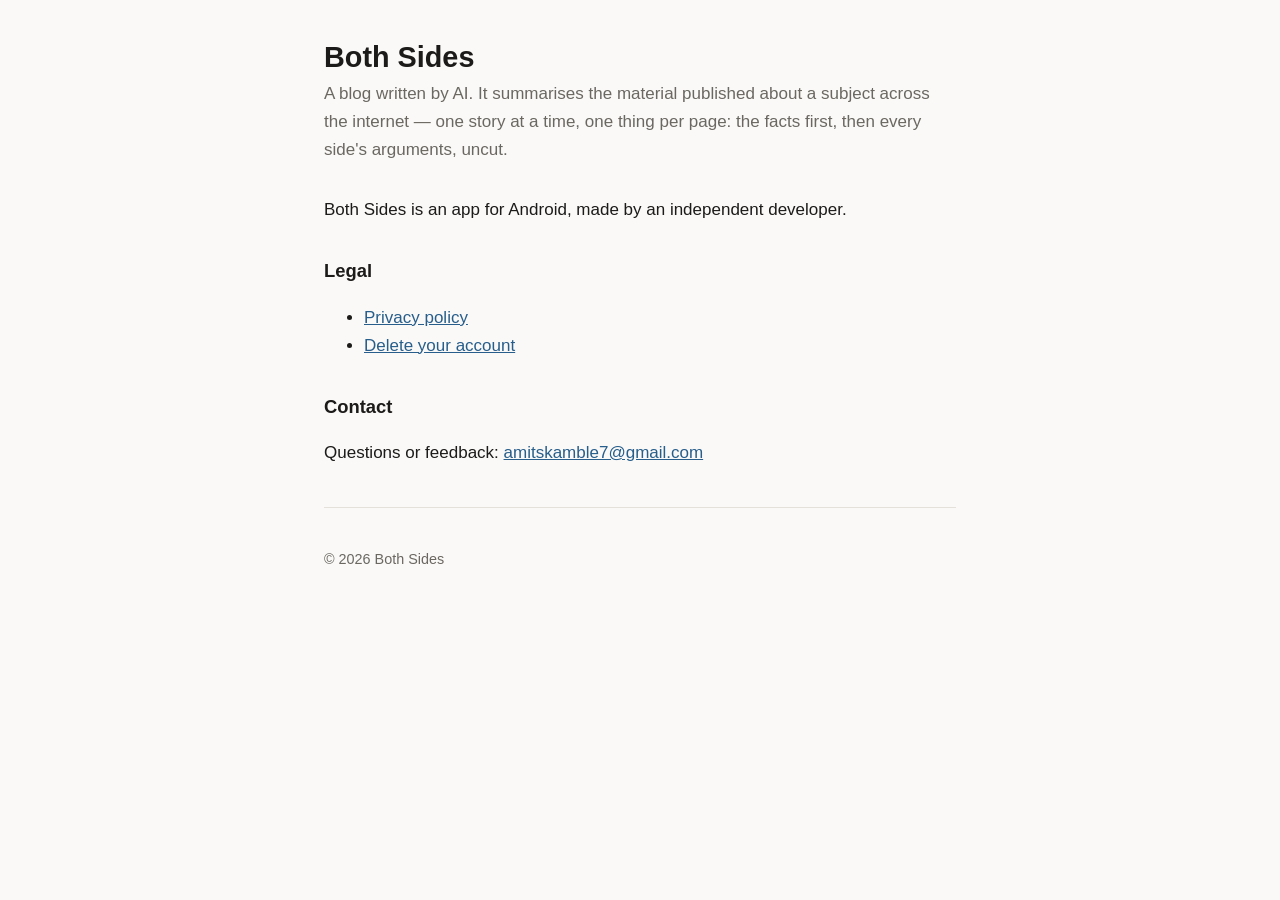
==== index.html @ 5edf3008 "Both Sides site: privacy policy and account deletion pages Co-Authored-By: Claude Fable 5 <noreply@a" ====
<!DOCTYPE html>
<html lang="en">
<head>
  <meta charset="utf-8">
  <meta name="viewport" content="width=device-width, initial-scale=1">
  <title>Both Sides</title>
  <link rel="stylesheet" href="style.css">
</head>
<body>
  <main>
    <h1>Both Sides</h1>
    <p class="tagline">A blog written by AI. It summarises the material published
    about a subject across the internet — one story at a time, one thing per
    page: the facts first, then every side's arguments, uncut.</p>

    <p>Both Sides is an app for Android, made by an independent developer.</p>

    <h2>Legal</h2>
    <ul>
      <li><a href="privacy.html">Privacy policy</a></li>
      <li><a href="delete-account.html">Delete your account</a></li>
    </ul>

    <h2>Contact</h2>
    <p>Questions or feedback:
    <a href="mailto:amitskamble7@gmail.com">amitskamble7@gmail.com</a></p>

    <hr>
    <footer>© 2026 Both Sides</footer>
  </main>
</body>
</html>
---- style.css ----
:root {
  --bg: #faf9f7;
  --text: #1c1b1a;
  --muted: #6b6862;
  --accent: #275e8b;
  --rule: #e4e1db;
}
@media (prefers-color-scheme: dark) {
  :root {
    --bg: #171614;
    --text: #eceae6;
    --muted: #9b978f;
    --accent: #7db3dd;
    --rule: #2e2c28;
  }
}
* { box-sizing: border-box; }
body {
  margin: 0;
  background: var(--bg);
  color: var(--text);
  font: 17px/1.65 -apple-system, BlinkMacSystemFont, "Segoe UI", Roboto, "Helvetica Neue", Arial, sans-serif;
}
main {
  max-width: 42rem;
  margin: 0 auto;
  padding: 2.5rem 1.25rem 4rem;
}
h1 { font-size: 1.8rem; line-height: 1.25; margin: 0 0 0.25rem; }
h2 { font-size: 1.15rem; margin: 2rem 0 0.5rem; }
p, li { color: var(--text); }
a { color: var(--accent); }
.tagline { color: var(--muted); margin: 0 0 2rem; }
.updated { color: var(--muted); font-size: 0.9rem; margin: 0 0 2rem; }
hr { border: 0; border-top: 1px solid var(--rule); margin: 2.5rem 0; }
footer { color: var(--muted); font-size: 0.9rem; }
.home a { text-decoration: none; }
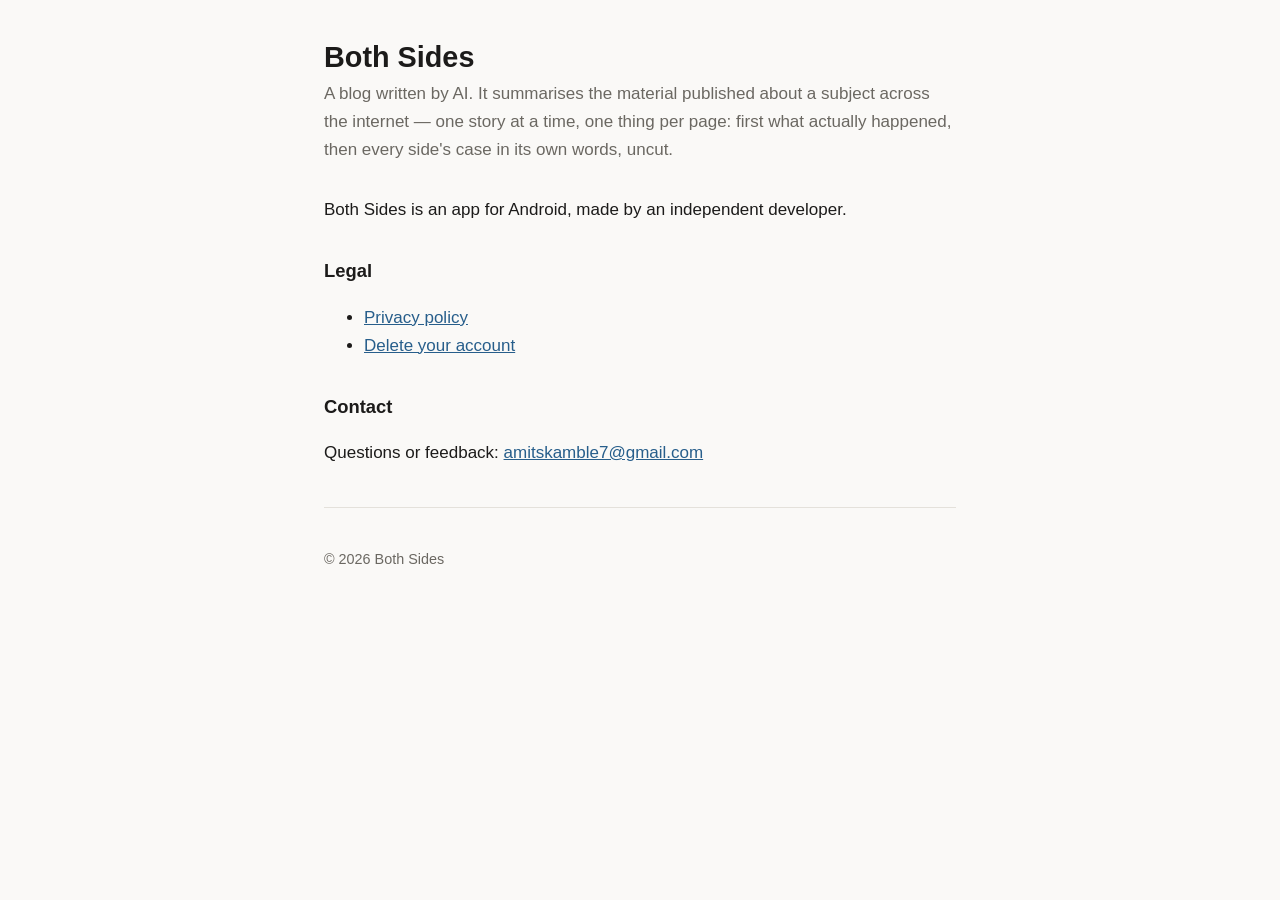
==== commit d30b08f6: "Story alerts in privacy policy, dates bumped, tagline aligned Privacy: new opt-in story-alerts bulle" ====
--- a/index.html
+++ b/index.html
@@ -11,7 +11,8 @@
     <h1>Both Sides</h1>
     <p class="tagline">A blog written by AI. It summarises the material published
     about a subject across the internet — one story at a time, one thing per
-    page: the facts first, then every side's arguments, uncut.</p>
+    page: first what actually happened, then every side's case in its own
+    words, uncut.</p>
 
     <p>Both Sides is an app for Android, made by an independent developer.</p>
 
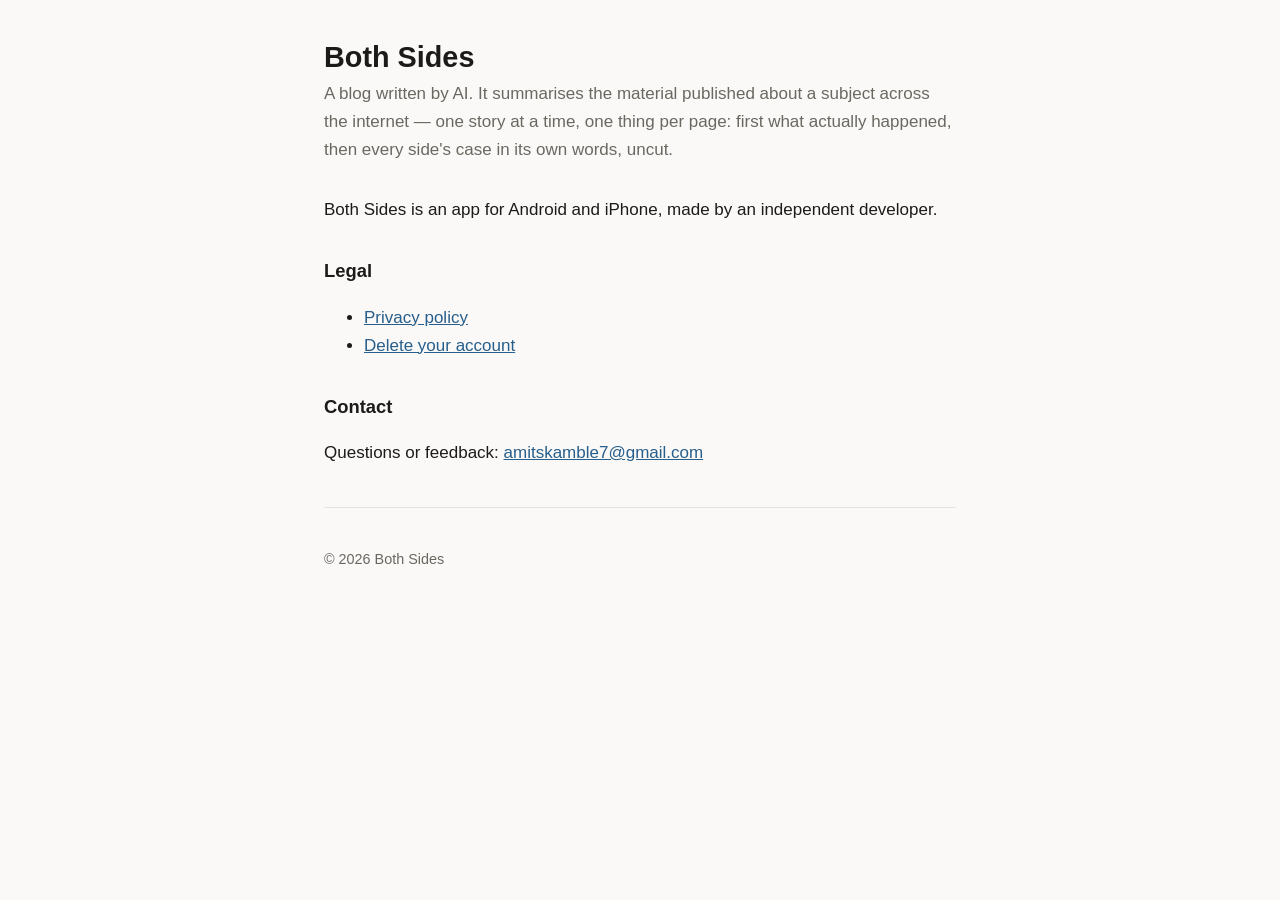
==== commit 42414ce1: "Site: the app is on iOS too Privacy policy and landing page said Android-only; the iOS build is in A" ====
--- a/index.html
+++ b/index.html
@@ -14,7 +14,8 @@
     page: first what actually happened, then every side's case in its own
     words, uncut.</p>
 
-    <p>Both Sides is an app for Android, made by an independent developer.</p>
+    <p>Both Sides is an app for Android and iPhone, made by an independent
+    developer.</p>
 
     <h2>Legal</h2>
     <ul>
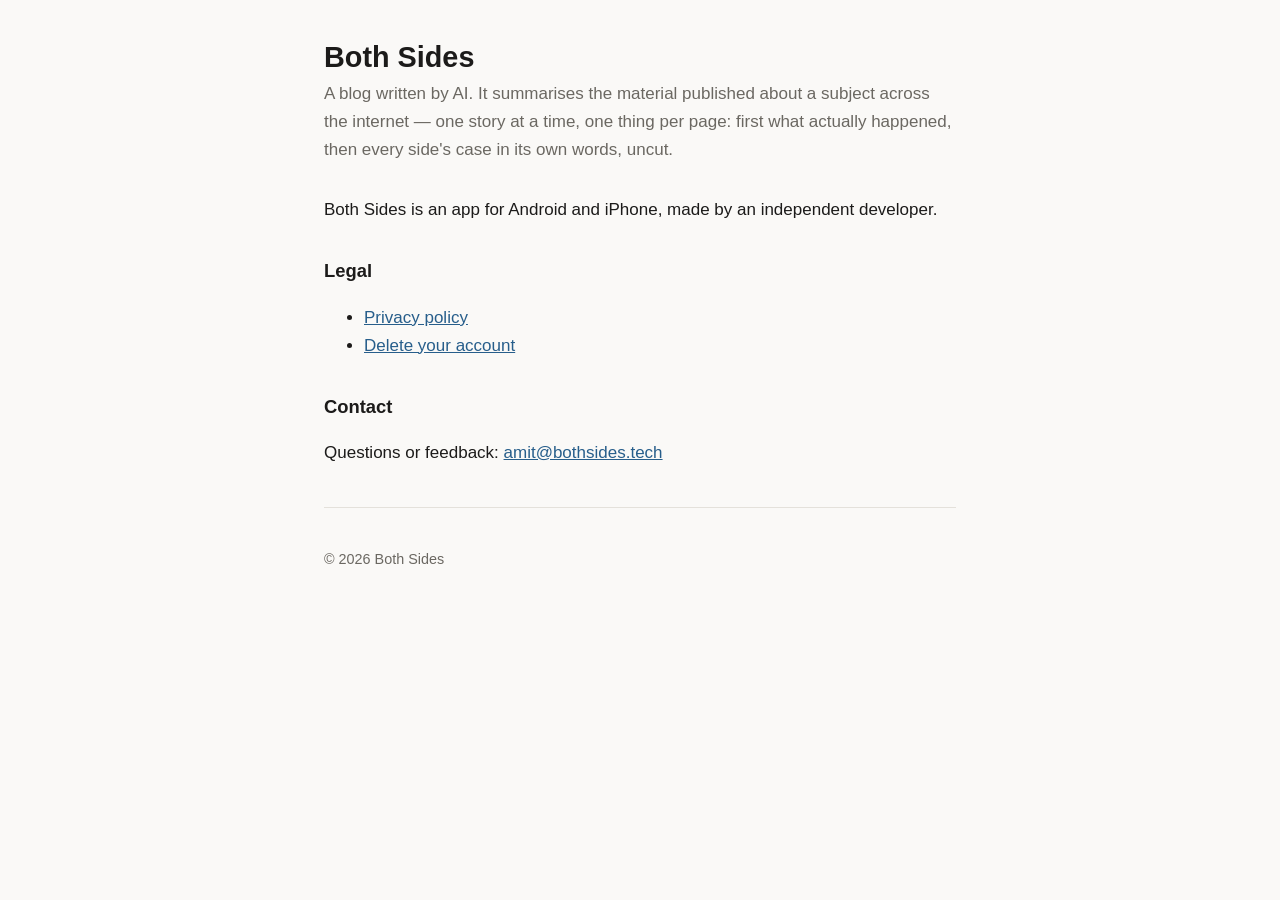
==== commit 705e4d57: "Investor page, pitch deck and profile at /investor; custom domain bothsides.tech; contact address - " ====
--- a/index.html
+++ b/index.html
@@ -25,7 +25,7 @@
 
     <h2>Contact</h2>
     <p>Questions or feedback:
-    <a href="mailto:amitskamble7@gmail.com">amitskamble7@gmail.com</a></p>
+    <a href="mailto:amit@bothsides.tech">amit@bothsides.tech</a></p>
 
     <hr>
     <footer>© 2026 Both Sides</footer>
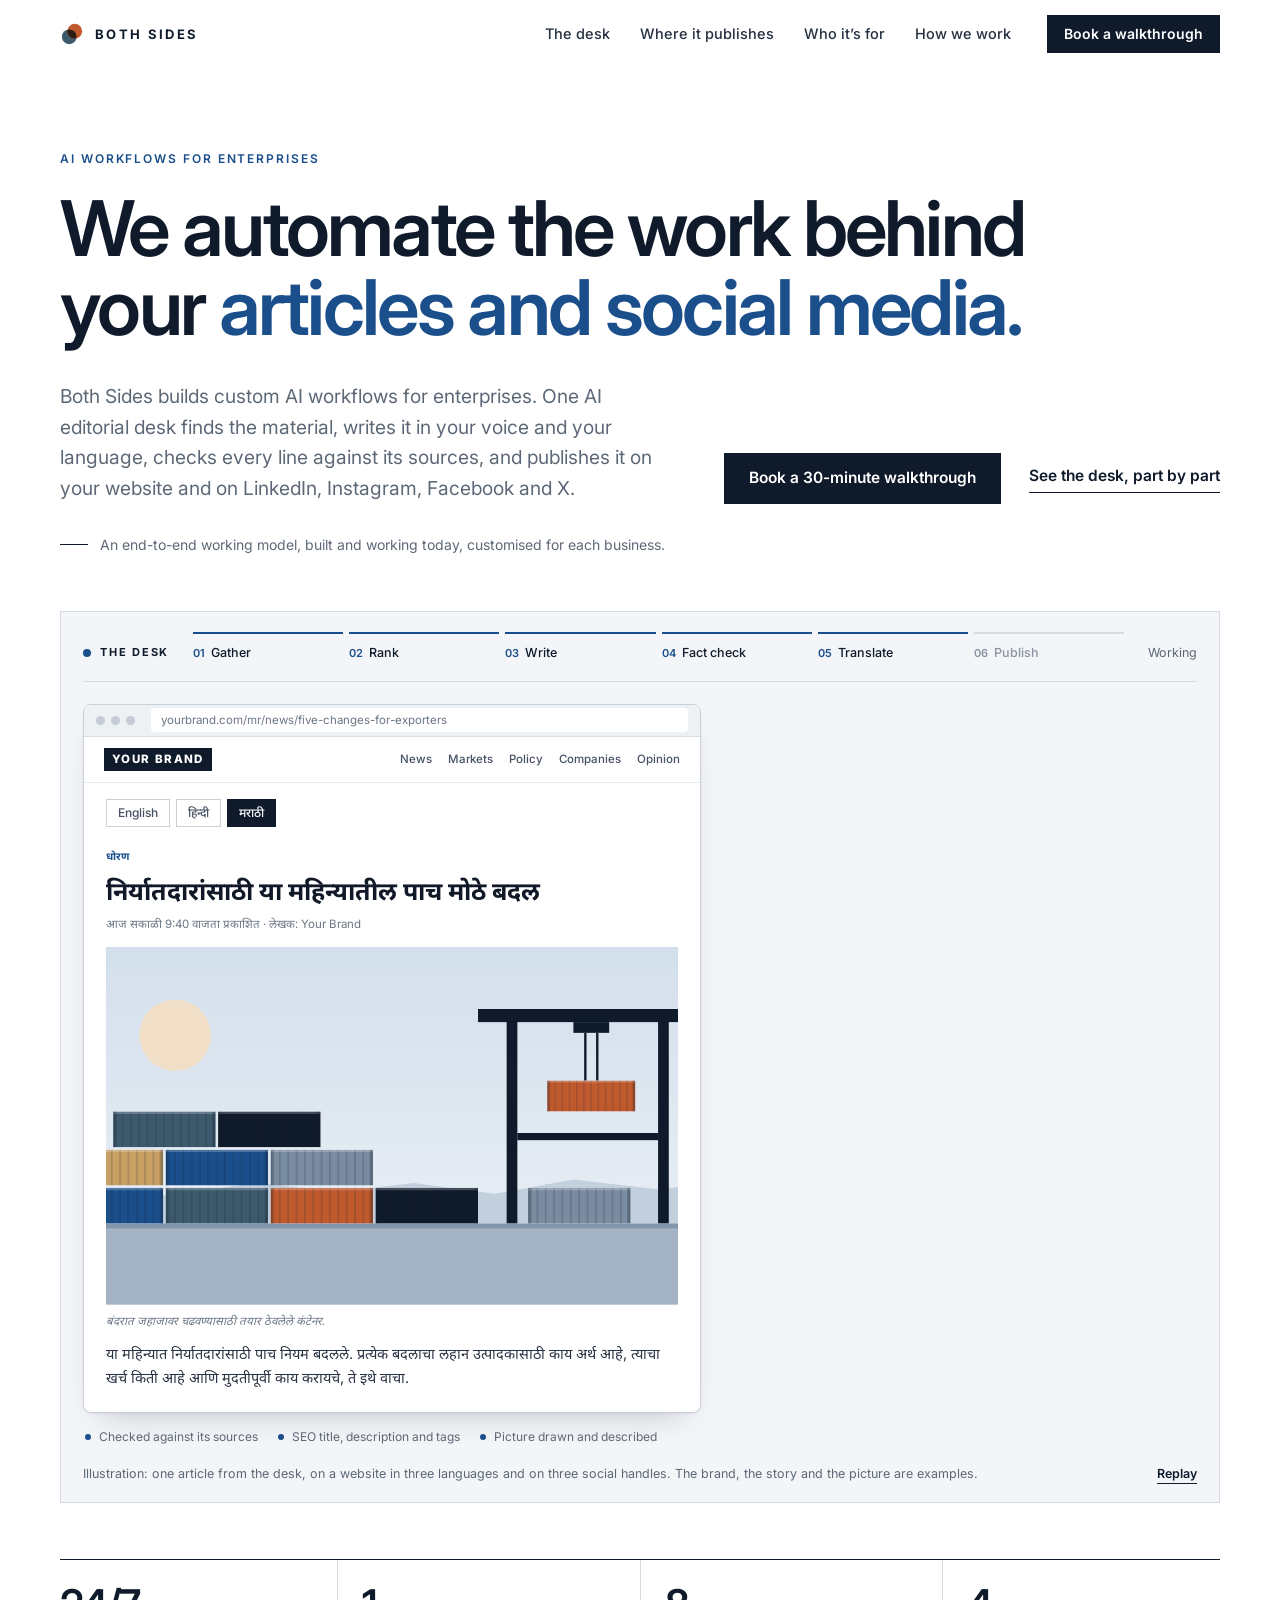
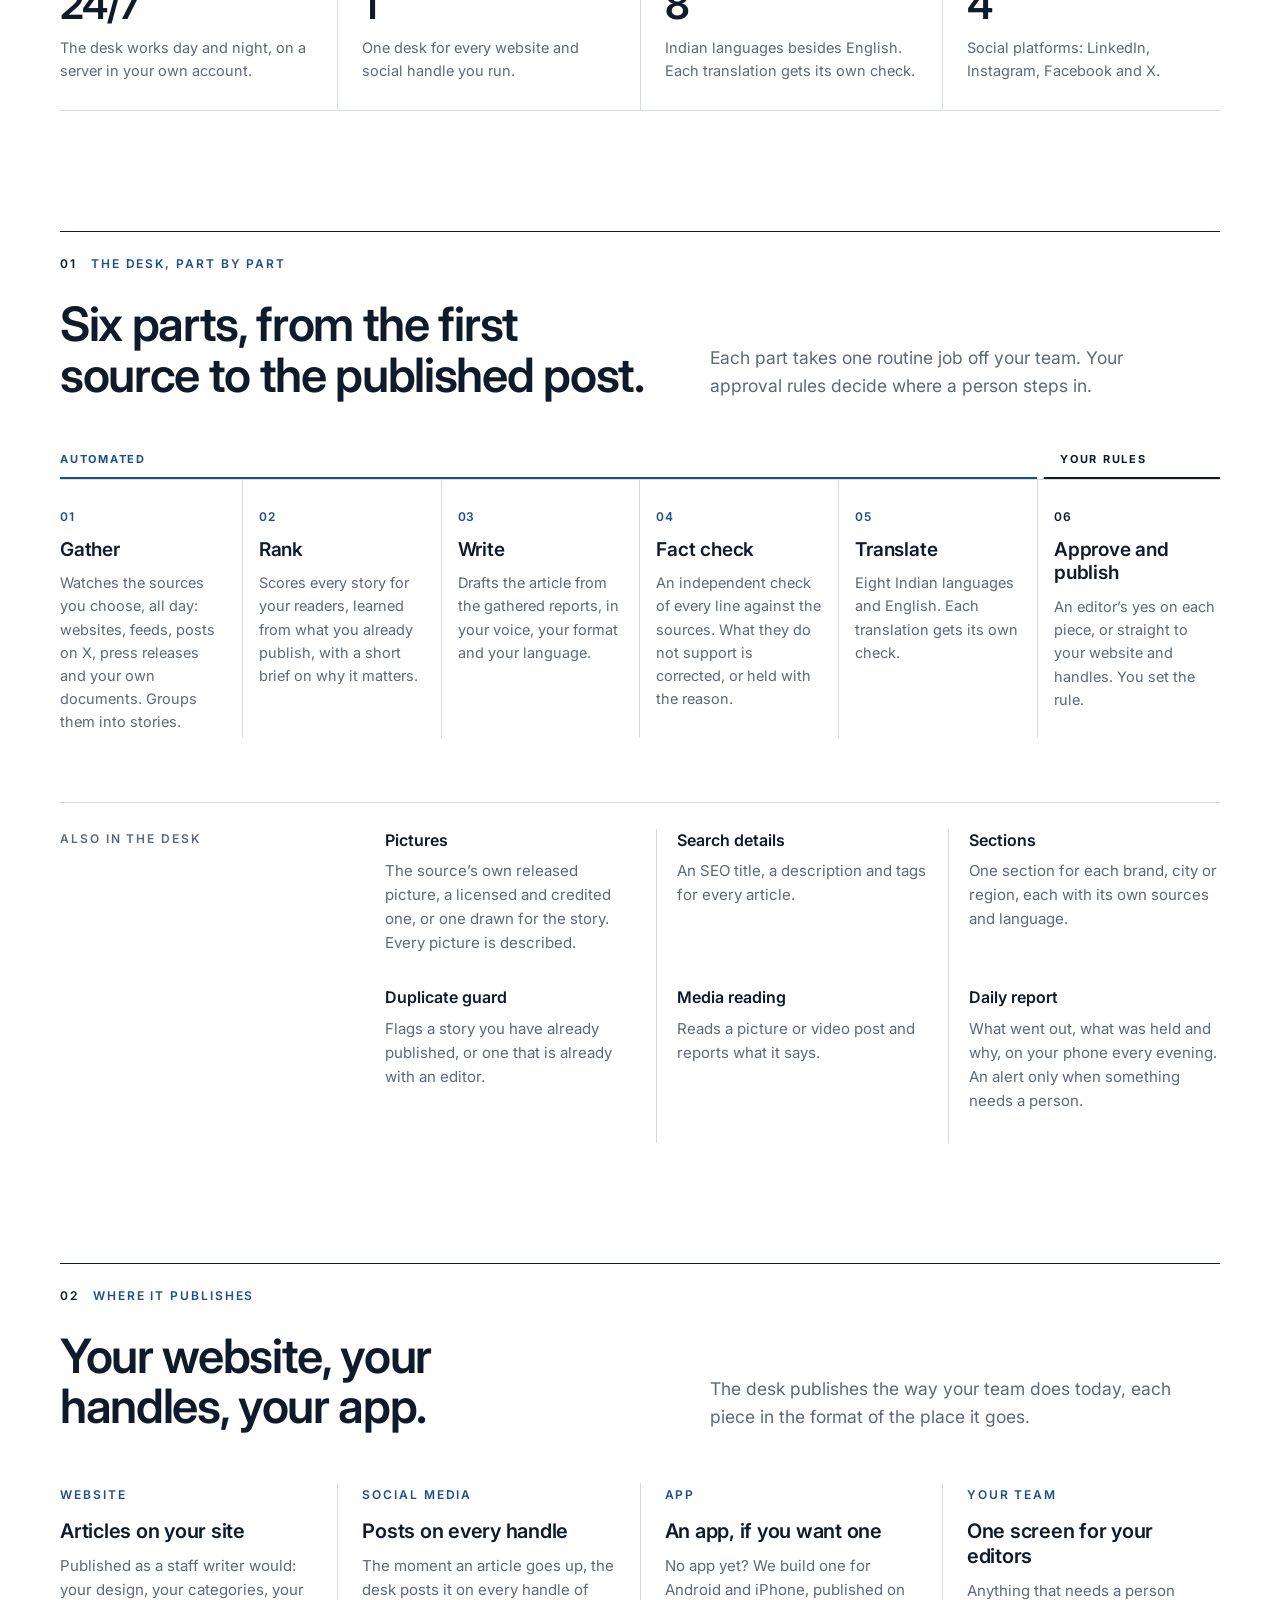
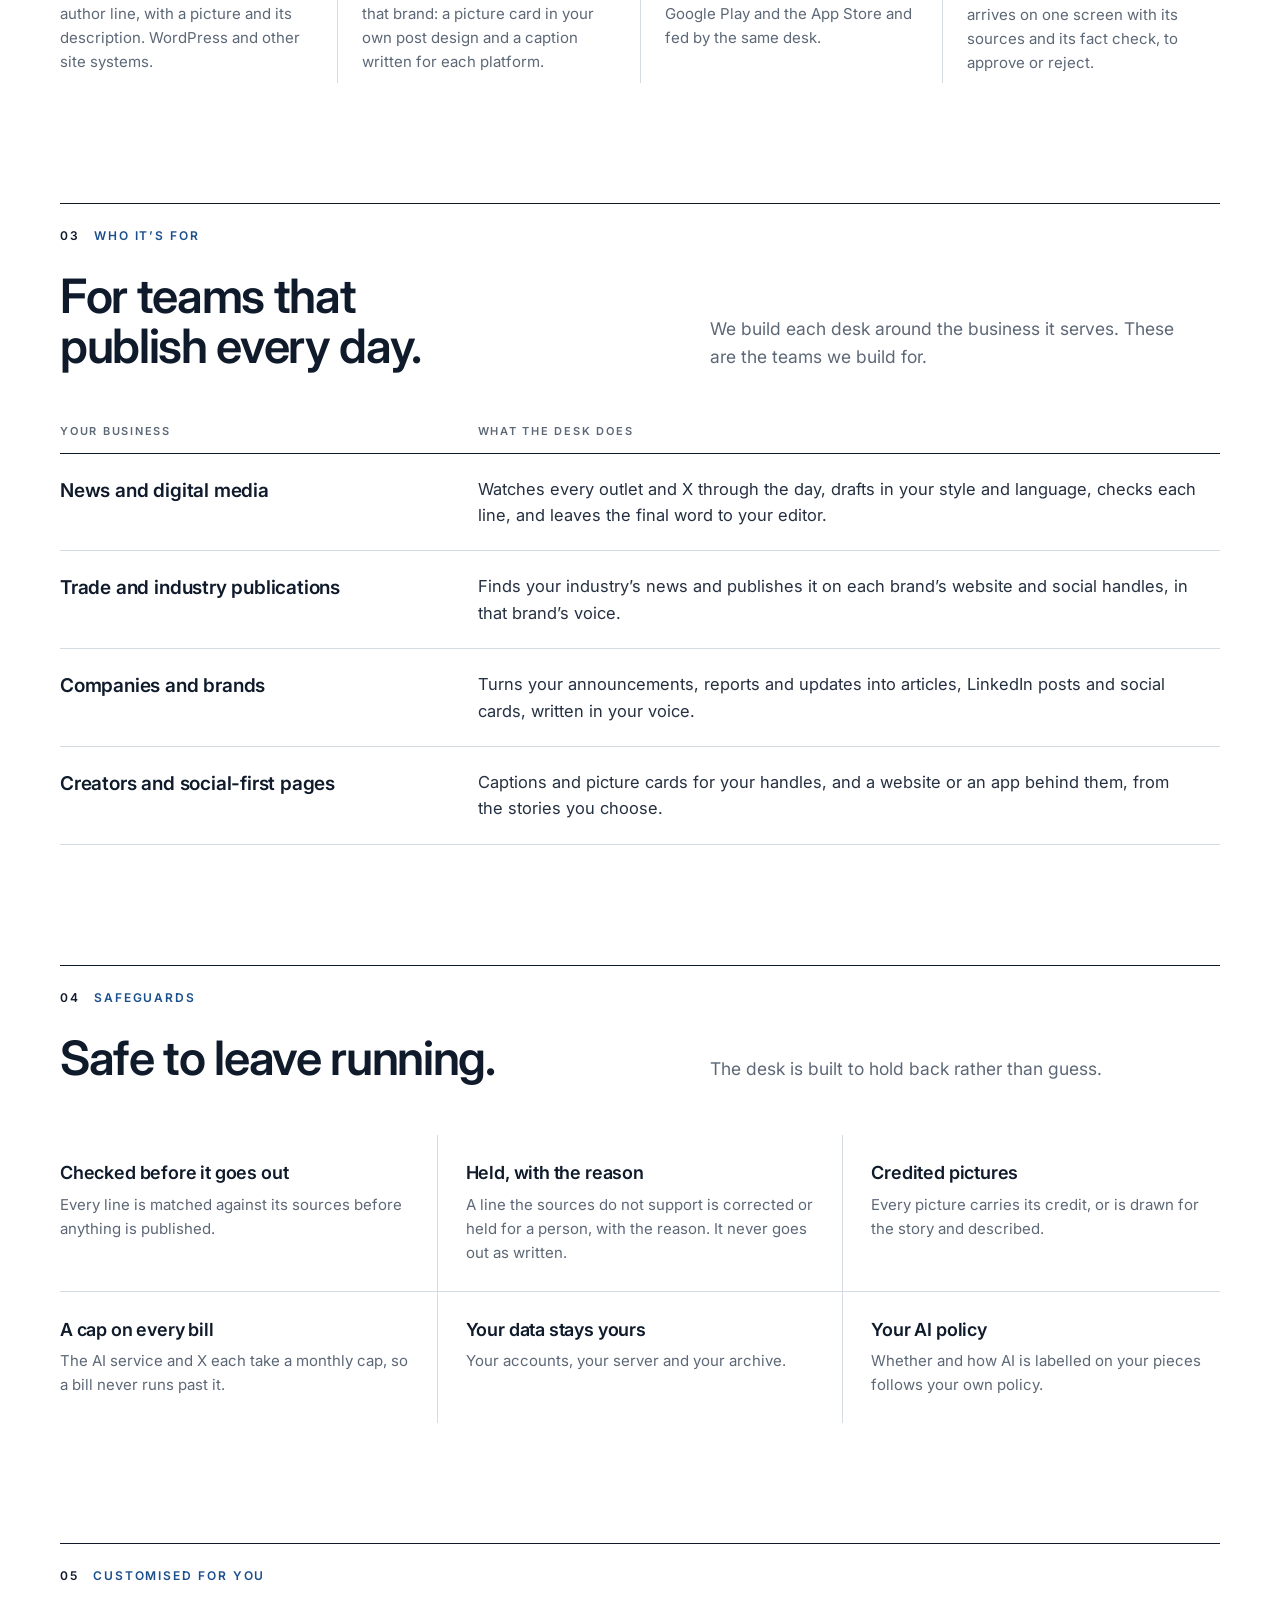
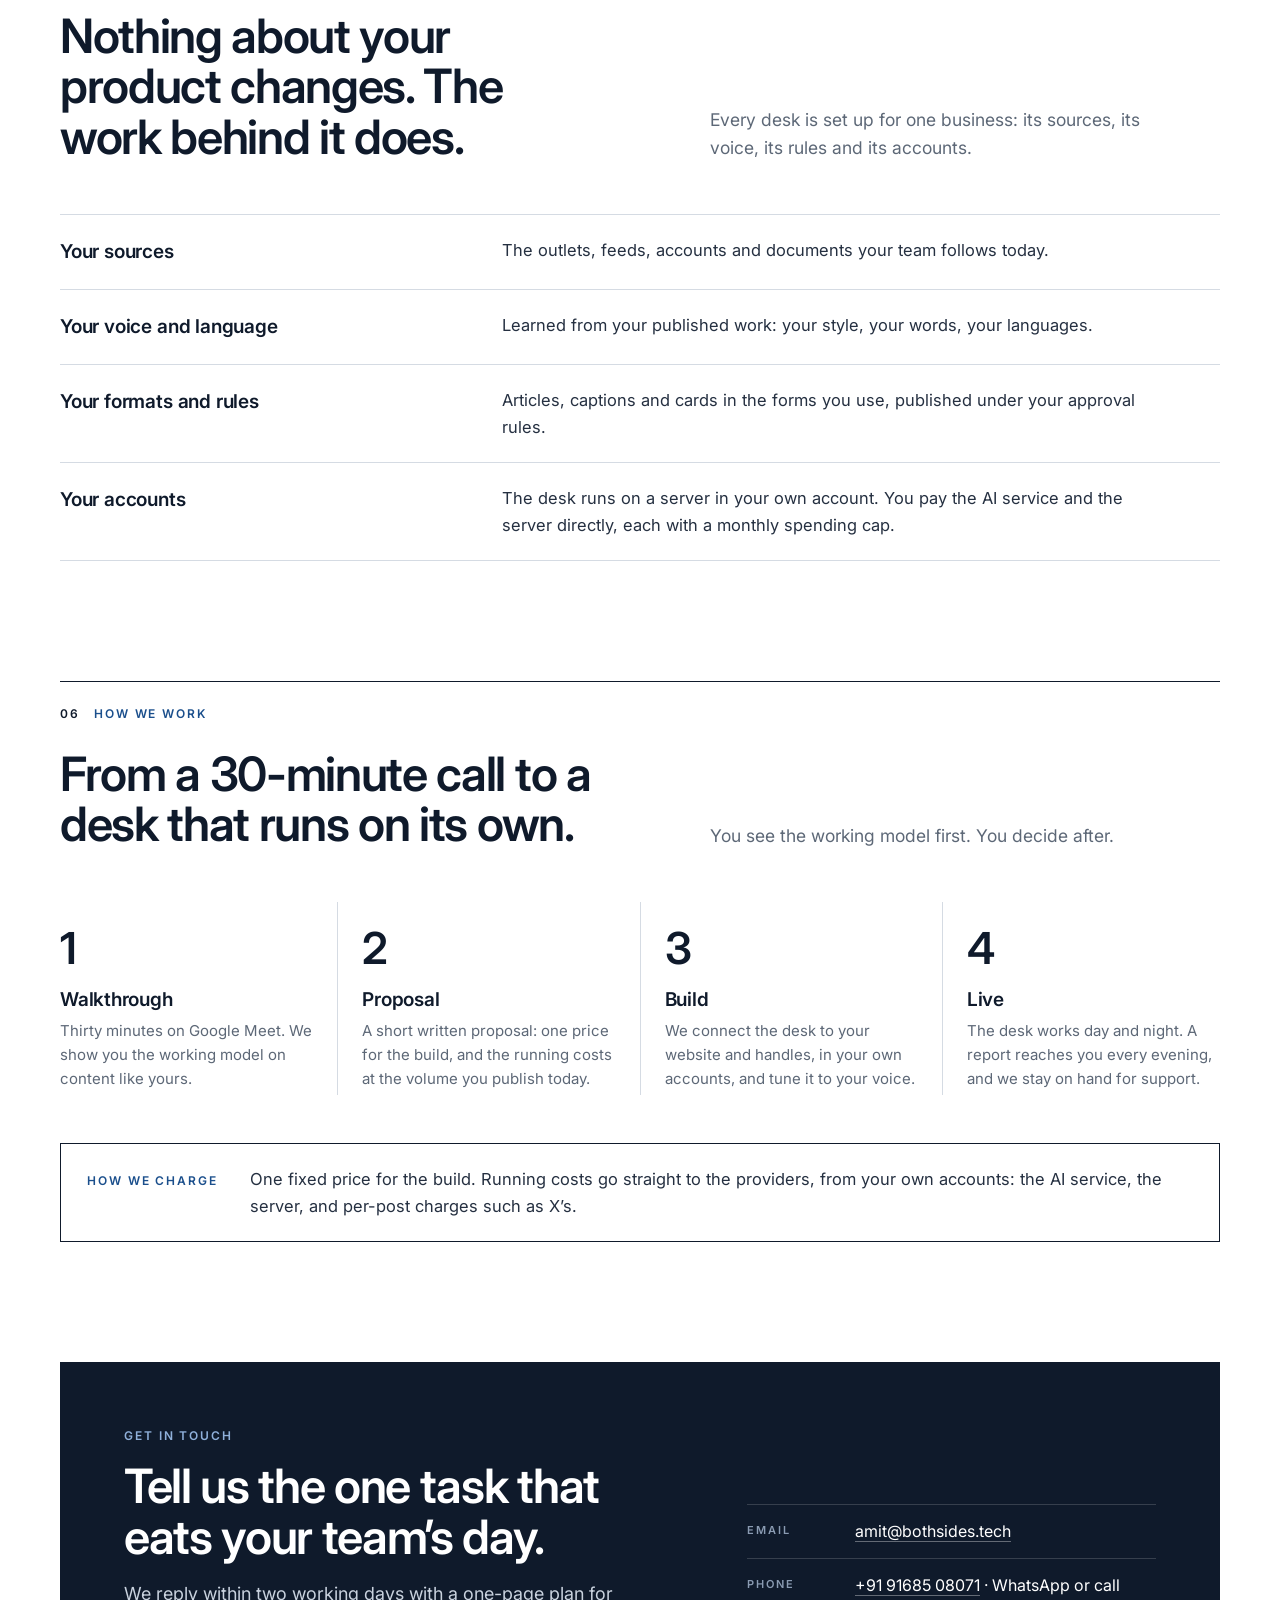
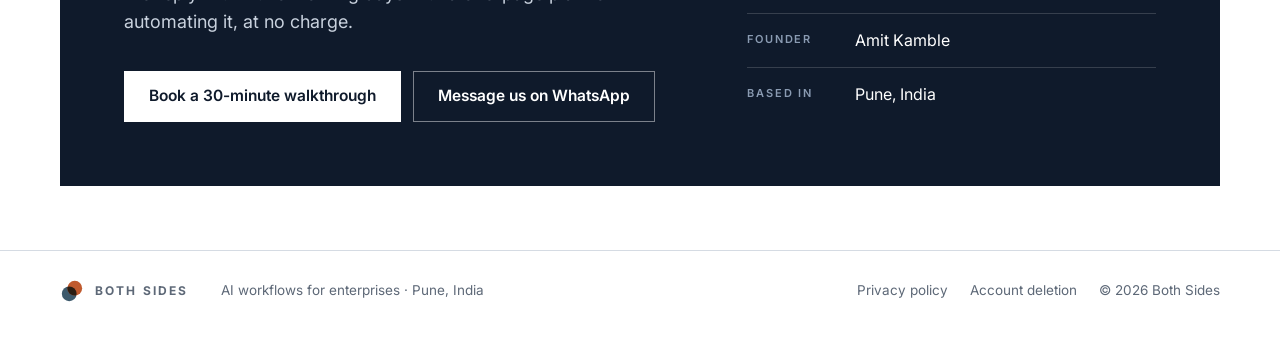
==== commit afda2fb6: "Home page for enterprise clients: custom AI workflows for articles and social media, with the pictur" ====
--- a/index.html
+++ b/index.html
@@ -1,34 +1,699 @@
 <!DOCTYPE html>
 <html lang="en">
 <head>
-  <meta charset="utf-8">
-  <meta name="viewport" content="width=device-width, initial-scale=1">
-  <title>Both Sides</title>
-  <link rel="stylesheet" href="style.css">
+<meta charset="utf-8">
+<meta name="viewport" content="width=device-width, initial-scale=1">
+<title>Both Sides · AI workflows for articles and social media</title>
+<meta name="description" content="Both Sides builds custom AI workflows for enterprises. One AI editorial desk finds the material, writes it in your voice, checks every line against its sources and publishes it on your website and on LinkedIn, Instagram, Facebook and X.">
+<link rel="canonical" href="https://bothsides.tech/">
+<meta property="og:type" content="website">
+<meta property="og:site_name" content="Both Sides">
+<meta property="og:url" content="https://bothsides.tech/">
+<meta property="og:title" content="Both Sides · AI workflows for articles and social media">
+<meta property="og:description" content="One AI editorial desk that finds, writes, checks and publishes, on your website and every social handle. Customised for your business.">
+<meta property="og:image" content="https://bothsides.tech/og-image.png">
+<meta property="og:image:width" content="1200">
+<meta property="og:image:height" content="630">
+<meta property="og:image:alt" content="Both Sides: we automate the work behind your articles and social media.">
+<meta name="twitter:card" content="summary_large_image">
+<meta name="theme-color" content="#0F1A2B">
+<link rel="icon" type="image/svg+xml" href="data:image/svg+xml,%3Csvg xmlns='http://www.w3.org/2000/svg' viewBox='0 0 26 26'%3E%3CclipPath id='c'%3E%3Ccircle cx='10' cy='16' r='8'/%3E%3C/clipPath%3E%3Ccircle cx='10' cy='16' r='8' fill='%233D5A6C'/%3E%3Ccircle cx='16' cy='10' r='8' fill='%23C05A2E'/%3E%3Ccircle cx='16' cy='10' r='8' fill='%232B1D12' clip-path='url(%23c)'/%3E%3C/svg%3E">
+<link rel="preconnect" href="https://fonts.googleapis.com">
+<link rel="preconnect" href="https://fonts.gstatic.com" crossorigin>
+<link rel="stylesheet" href="https://fonts.googleapis.com/css2?family=Inter:wght@400;500;600;700;800&family=Noto+Sans+Devanagari:wght@400;500;700&display=swap">
+<script type="application/ld+json">
+{"@context":"https://schema.org","@type":"Organization","name":"Both Sides","url":"https://bothsides.tech/","email":"amit@bothsides.tech","telephone":"+91-91685-08071","founder":{"@type":"Person","name":"Amit Kamble"},"address":{"@type":"PostalAddress","addressLocality":"Pune","addressRegion":"Maharashtra","addressCountry":"IN"},"description":"Custom AI workflows for enterprises: an AI editorial desk that finds, writes, checks and publishes articles and social media posts."}
+</script>
+<style>
+:root{--ink:#0F1A2B;--text:#253041;--muted:#5D6877;--rule:#D5DBE3;--soft:#F3F5F8;--accent:#1B4F8C;--accent-soft:#E8EFF7;--gut:24px}
+*{box-sizing:border-box}
+html{-webkit-text-size-adjust:100%;text-size-adjust:100%}
+@media (prefers-reduced-motion:no-preference){html{scroll-behavior:smooth}}
+body{margin:0;background:#fff;color:var(--text);font:400 17px/1.6 Inter,"Noto Sans Devanagari","Nirmala UI",system-ui,-apple-system,"Segoe UI",Roboto,Arial,sans-serif;-webkit-font-smoothing:antialiased;-moz-osx-font-smoothing:grayscale}
+h1,h2,h3{margin:0;font-weight:600;color:var(--ink)}
+svg{display:block}
+a{color:var(--accent)}
+button{font:inherit}
+:focus-visible{outline:2px solid var(--accent);outline-offset:3px}
+.sprite{position:absolute;width:0;height:0;overflow:hidden}
+.skip{position:absolute;left:-9999px;top:10px;z-index:50;background:var(--ink);color:#fff;padding:10px 14px}
+.skip:focus{left:16px}
+.wrap{max-width:1208px;margin:0 auto;padding:0 var(--gut)}
+.lab{margin:0;font-size:12px;font-weight:600;letter-spacing:.16em;text-transform:uppercase;color:var(--accent)}
+.lab .no{color:var(--ink);margin-right:14px}
+section[id]{scroll-margin-top:76px}
+
+/* header */
+.top{position:sticky;top:0;z-index:30;background:rgba(255,255,255,.94);-webkit-backdrop-filter:saturate(1.5) blur(10px);backdrop-filter:saturate(1.5) blur(10px);border-bottom:1px solid transparent;transition:border-color .2s}
+.top.scrolled{border-bottom-color:var(--rule)}
+.bar{display:flex;align-items:center;gap:36px;height:68px}
+.brand{display:inline-flex;align-items:center;gap:11px;color:var(--ink);text-decoration:none;font-weight:700;font-size:13px;letter-spacing:.18em;white-space:nowrap}
+.brand svg{width:24px;height:24px;flex:none}
+.bar nav{display:flex;gap:30px;margin-left:auto}
+.bar nav a{color:var(--text);text-decoration:none;font-size:14.5px;font-weight:500}
+.bar nav a:hover{color:var(--accent)}
+
+/* buttons */
+.btn{display:inline-flex;align-items:center;justify-content:center;background:var(--ink);color:#fff;border:1px solid var(--ink);text-decoration:none;font-weight:600;font-size:15.5px;line-height:1.2;padding:15px 24px;transition:background-color .15s,border-color .15s,color .15s}
+.btn:hover{background:var(--accent);border-color:var(--accent)}
+.btn.sm{font-size:14px;padding:10px 16px}
+.tlink{color:var(--ink);font-weight:600;font-size:15.5px;text-decoration:none;border-bottom:1px solid var(--ink);padding-bottom:3px}
+.tlink:hover{color:var(--accent);border-bottom-color:var(--accent)}
+.ctas{display:flex;flex-wrap:wrap;align-items:center;gap:16px 28px}
+
+/* hero */
+.hero{padding-top:80px}
+.hero h1{margin-top:22px;font-size:clamp(40px,6vw,78px);line-height:1.02;letter-spacing:-.035em;text-wrap:balance}
+.hero h1 em{font-style:normal;color:var(--accent)}
+.hero-row{display:flex;flex-wrap:wrap;align-items:flex-end;justify-content:space-between;gap:28px 48px;margin-top:34px}
+.lede{margin:0;max-width:600px;font-size:clamp(17px,1.5vw,19.5px);line-height:1.6;color:var(--muted)}
+.fine{display:flex;align-items:flex-start;gap:12px;margin:30px 0 0;font-size:14px;line-height:1.5;color:var(--muted)}
+.fine::before{content:"";flex:none;width:28px;height:1px;margin-top:.75em;background:var(--ink)}
+
+/* the illustration: the desk at work */
+.stage{margin:56px 0 0;background:var(--soft);border:1px solid var(--rule);padding:20px 22px 18px}
+.run{display:grid;grid-template-columns:auto minmax(0,1fr) auto;align-items:end;gap:10px 24px;padding-bottom:18px;margin-bottom:22px;border-bottom:1px solid var(--rule)}
+.who{display:inline-flex;align-items:center;gap:9px;font-size:11px;font-weight:700;letter-spacing:.16em;text-transform:uppercase;color:var(--ink);padding-bottom:1px}
+.who i{width:8px;height:8px;border-radius:50%;background:var(--accent)}
+.working .who i{animation:pulse 1s ease-in-out infinite}
+@keyframes pulse{50%{opacity:.2}}
+.run ol{list-style:none;margin:0;padding:0;display:grid;grid-template-columns:repeat(6,minmax(0,1fr));gap:0 6px}
+.run li{font-size:12.5px;font-weight:500;color:#8A94A3;padding-top:9px;border-top:2px solid var(--rule);transition:color .3s,border-color .3s;white-space:nowrap;overflow:hidden;text-overflow:ellipsis}
+.run li span{font-size:11px;font-weight:600;margin-right:6px}
+.run li.on{color:var(--ink);border-top-color:var(--accent)}
+.run li.on span{color:var(--accent)}
+.state{font-size:12.5px;color:var(--muted);white-space:nowrap}
+.scene{display:grid;grid-template-columns:minmax(0,1.3fr) minmax(0,1fr);gap:20px;align-items:start}
+.js .stage [data-out]{transition:opacity .55s ease,transform .55s ease}
+.js .stage.pre [data-out]:not(.in){opacity:0;transform:translateY(12px)}
+.stage figcaption{display:flex;justify-content:space-between;align-items:baseline;gap:16px;margin-top:18px;font-size:12.5px;line-height:1.5;color:var(--muted)}
+.replay{display:none;flex:none;border:0;border-bottom:1px solid var(--ink);background:none;padding:0;color:var(--ink);font-size:12.5px;font-weight:600;cursor:pointer}
+.js .replay{display:inline-block}
+
+/* mock-ups: a website and three social posts */
+.browser,.post{background:#fff;border:1px solid #C9D0D9;box-shadow:0 1px 2px rgba(15,26,43,.05),0 16px 32px -20px rgba(15,26,43,.3)}
+.browser{border-radius:8px;overflow:hidden}
+.chrome{display:flex;align-items:center;gap:6px;height:32px;padding:0 12px;background:#EEF1F4;border-bottom:1px solid #D9DEE4}
+.chrome i{flex:none;width:9px;height:9px;border-radius:50%;background:#C5CCD5}
+.url{flex:1;min-width:0;margin-left:10px;background:#fff;border-radius:4px;padding:3px 10px;font-size:11.5px;color:#6B7684;white-space:nowrap;overflow:hidden;text-overflow:ellipsis}
+.site{display:flex;align-items:center;justify-content:space-between;gap:16px;padding:11px 20px;border-bottom:1px solid #E6E9EE}
+.yb{display:inline-block;background:var(--ink);color:#fff;font-size:11.5px;font-weight:800;letter-spacing:.12em;line-height:1;padding:6px 8px;white-space:nowrap}
+.site nav{display:flex;gap:16px;font-size:11.5px;font-weight:500;color:#475163;white-space:nowrap;overflow:hidden}
+.article{padding:16px 22px 22px}
+.langs{display:flex;flex-wrap:wrap;gap:6px;margin:0 0 14px}
+.langs button{border:1px solid #C9D0D9;background:#fff;color:#475163;font-size:12px;font-weight:500;line-height:1.3;padding:5px 11px;cursor:pointer}
+.langs button:hover{border-color:var(--ink)}
+.langs button[aria-pressed="true"]{background:var(--ink);border-color:var(--ink);color:#fff}
+.cat{font-size:10.5px;font-weight:700;letter-spacing:.14em;text-transform:uppercase;color:var(--accent)}
+.hl{margin:6px 0;font-size:25px;line-height:1.2;letter-spacing:-.015em;font-weight:700;color:#111827}
+.article:lang(hi) .hl,.article:lang(mr) .hl{letter-spacing:0;line-height:1.4}
+.article:lang(hi) .cat,.article:lang(mr) .cat{letter-spacing:.02em}
+.meta{margin:0 0 14px;font-size:11.5px;color:#6B7684}
+.img{position:relative;overflow:hidden;background:#DCE6F1}
+.img svg{position:absolute;inset:0;width:100%;height:100%}
+.r2{aspect-ratio:1.6/1}
+.r3{aspect-ratio:3.4/1}
+.pcap{margin:7px 0 12px;font-size:11.5px;font-style:italic;color:#6B7684}
+.first{margin:0;font-size:14.5px;line-height:1.65;color:#2B3443}
+.marks{display:flex;flex-wrap:wrap;gap:8px 20px;margin:14px 2px 0;font-size:12px;color:var(--muted)}
+.marks span{display:inline-flex;align-items:center;gap:8px}
+.marks span::before{content:"";width:6px;height:6px;border-radius:50%;background:var(--accent)}
+.posts{display:grid;grid-template-columns:minmax(0,1fr) minmax(0,1fr);gap:16px;align-items:start}
+.post{position:relative;border-radius:10px;overflow:hidden}
+.post.li{grid-column:1/-1}
+.pf{position:absolute;top:12px;right:13px;font-size:9.5px;font-weight:700;letter-spacing:.14em;text-transform:uppercase;color:#8A94A3}
+.ph{display:flex;align-items:center;gap:9px;padding:11px 72px 9px 13px}
+.post.x .ph{padding-right:30px}
+.av{flex:none;display:grid;place-items:center;width:32px;height:32px;background:var(--ink);color:#fff;font-size:11px;font-weight:700;letter-spacing:.04em}
+.av.o{border-radius:50%}
+.ph b{display:block;font-size:12.5px;line-height:1.25;color:#111827}
+.ph small{display:block;font-size:11px;line-height:1.3;color:#6B7684}
+.cap{margin:0;padding:0 13px 12px;font-size:12.5px;line-height:1.5;color:#1F2937}
+.cap .lk,.cap .tg{color:var(--accent)}
+.lcard{border-top:1px solid #E6E9EE}
+.lcard .t{padding:9px 13px 11px;background:#F3F4F6}
+.lcard .t b{display:block;font-size:12.5px;line-height:1.35;color:#111827}
+.lcard .t small{font-size:11px;color:#6B7684}
+.igcard{position:relative;aspect-ratio:1/1;overflow:hidden;background:var(--ink)}
+.igcard .img{position:absolute;left:0;right:0;top:0;height:63%}
+.igcard .yb{position:absolute;top:9px;left:9px;font-size:8.5px;padding:4px 6px;box-shadow:0 0 0 1px rgba(255,255,255,.6)}
+.band{position:absolute;left:0;right:0;bottom:0;height:37%;display:flex;flex-direction:column;justify-content:space-between;padding:11px 13px 12px;background:var(--ink);color:#fff}
+.band b{font-size:14.5px;line-height:1.15;font-weight:800;text-transform:uppercase}
+.band em{align-self:flex-start;font-style:normal;font-size:9px;font-weight:700;letter-spacing:.14em;text-transform:uppercase;background:#fff;color:var(--ink);padding:4px 7px}
+.post.ig .cap{padding-top:10px}
+.post.x .cap{font-size:13.5px}
+
+/* rule grids: columns split by hairlines, text flush with the page edge */
+.rgw{overflow:hidden}
+.rg{--c:4;--pl:24px;--pr:24px;--pt:26px;--pb:26px;display:grid;grid-template-columns:repeat(var(--c),minmax(0,1fr));margin:-1px calc(-1 * var(--pr)) 0 calc(-1 * (var(--pl) + 1px));padding:0;list-style:none}
+.rg > *{margin:0;border-left:1px solid var(--rule);border-top:1px solid var(--rule);padding:var(--pt) var(--pr) var(--pb) var(--pl)}
+
+/* facts */
+.facts{margin-top:56px;border-top:1px solid var(--ink);border-bottom:1px solid var(--rule)}
+.facts .rg{--pt:24px;--pb:28px}
+.facts b{display:block;margin-bottom:12px;font-size:clamp(32px,3.2vw,44px);line-height:1;font-weight:600;letter-spacing:-.03em;color:var(--ink)}
+.facts span{display:block;font-size:14.5px;line-height:1.55;color:var(--muted)}
+
+/* sections */
+.sec{padding-top:120px}
+.head{display:grid;grid-template-columns:minmax(0,1.15fr) minmax(0,1fr);gap:20px 64px;align-items:end;margin-bottom:52px;padding-top:22px;border-top:1px solid var(--ink)}
+.head .lab{grid-column:1/-1;margin-bottom:6px}
+.head h2{font-size:clamp(30px,3.7vw,48px);line-height:1.06;letter-spacing:-.028em;text-wrap:balance}
+.head p:not(.lab){margin:0;max-width:480px;font-size:17.5px;line-height:1.6;color:var(--muted)}
+
+/* 01 the desk */
+.lane{--c:6;--pl:16px;--pr:16px;--pt:0;--pb:9px;font-size:11px;font-weight:700;letter-spacing:.16em;text-transform:uppercase}
+.lane.rg > *{border-top:0;border-left-color:transparent}
+.lane span{grid-column:span 5;color:var(--accent);border-bottom:3px solid var(--accent)!important}
+.lane em{font-style:normal;color:var(--ink);border-bottom:3px solid var(--ink)!important;margin-left:6px}
+.steps{--c:6;--pl:16px;--pr:16px;--pt:22px;--pb:4px}
+.steps .n{font-size:12px;font-weight:600;letter-spacing:.06em;color:var(--accent)}
+.steps li:last-child .n{color:var(--ink)}
+.steps h3{margin:8px 0 10px;font-size:19px;line-height:1.25;letter-spacing:-.012em}
+.steps p{margin:0;font-size:14.5px;line-height:1.6;color:var(--muted)}
+.steps .tag{display:none;margin-left:10px;font-style:normal;font-size:10.5px;font-weight:700;letter-spacing:.14em;text-transform:uppercase;color:var(--muted)}
+.also{display:grid;grid-template-columns:minmax(0,1fr) minmax(0,3.2fr);gap:20px 64px;margin-top:64px;padding-top:26px;border-top:1px solid var(--rule)}
+.also h3{font-size:12px;font-weight:600;letter-spacing:.16em;text-transform:uppercase;color:var(--muted)}
+.also .rg{--c:3;--pl:20px;--pr:20px;--pt:0;--pb:30px}
+.also .rg > *{border-top:0}
+.also dt{margin:0 0 6px;font-size:16px;font-weight:600;color:var(--ink)}
+.also dd{margin:0;font-size:15px;line-height:1.6;color:var(--muted)}
+
+/* 02 where it publishes */
+.outs{--pt:2px;--pb:8px}
+.outs .lab{margin-bottom:14px}
+.outs h3{margin:0 0 10px;font-size:20px;line-height:1.25;letter-spacing:-.012em}
+.outs p:not(.lab){margin:0;font-size:15px;line-height:1.6;color:var(--muted)}
+
+/* 03 who it's for */
+.whot{width:100%;border-collapse:collapse}
+.whot th{text-align:left;padding:0 24px 12px 0;border-bottom:1px solid var(--ink);font-size:11px;font-weight:600;letter-spacing:.16em;text-transform:uppercase;color:var(--muted)}
+.whot td{vertical-align:top;padding:22px 24px 22px 0;border-bottom:1px solid var(--rule);font-size:16.5px;line-height:1.6;color:var(--text)}
+.whot td:first-child{width:36%;font-size:19px;font-weight:600;letter-spacing:-.01em;color:var(--ink)}
+
+/* 04 customised */
+.kv{margin:0;border-top:1px solid var(--rule)}
+.kv > div{display:grid;grid-template-columns:minmax(0,1fr) minmax(0,1.9fr);gap:8px 64px;padding:22px 0;border-bottom:1px solid var(--rule)}
+.kv dt{font-size:19px;font-weight:600;letter-spacing:-.01em;color:var(--ink)}
+.kv dd{margin:0;max-width:660px;font-size:16.5px;line-height:1.6}
+
+/* 05 safeguards */
+.guards{--c:3;--pl:28px;--pr:28px}
+.guards h3{margin:0 0 8px;font-size:18px;line-height:1.3;letter-spacing:-.01em}
+.guards p{margin:0;font-size:15px;line-height:1.6;color:var(--muted)}
+
+/* 06 how we work */
+.how{--pt:24px;--pb:4px}
+.how .n{display:block;font-size:44px;line-height:1;font-weight:600;letter-spacing:-.03em;color:var(--ink)}
+.how h3{margin:18px 0 8px;font-size:19px;line-height:1.25;letter-spacing:-.012em}
+.how p{margin:0;font-size:15px;line-height:1.6;color:var(--muted)}
+.charge{display:grid;grid-template-columns:auto minmax(0,1fr);align-items:baseline;gap:8px 32px;margin-top:48px;padding:22px 26px;border:1px solid var(--ink)}
+.charge p{margin:0}
+.charge p+p{font-size:16.5px;line-height:1.6;color:var(--text)}
+
+/* contact */
+.cta{display:grid;grid-template-columns:minmax(0,1.35fr) minmax(0,1fr);gap:40px 72px;padding:64px;background:var(--ink);color:#C9D2DE}
+.cta .lab{color:#8FB0DA}
+.cta h2{margin:16px 0 18px;font-size:clamp(30px,3.7vw,48px);line-height:1.06;letter-spacing:-.028em;color:#fff}
+.cta > div > p:not(.lab){margin:0;max-width:520px;font-size:18px;line-height:1.6;color:#C9D2DE}
+.cta .ctas{margin-top:34px;gap:12px}
+.cta .btn{background:#fff;border-color:#fff;color:var(--ink)}
+.cta .btn:hover{background:var(--accent-soft);border-color:var(--accent-soft)}
+.cta .btn.line{background:transparent;border-color:rgba(255,255,255,.45);color:#fff}
+.cta .btn.line:hover{background:rgba(255,255,255,.08);border-color:#fff}
+.reach{align-self:end;margin:0}
+.reach > div{display:grid;grid-template-columns:92px minmax(0,1fr);gap:16px;padding:14px 0;border-top:1px solid rgba(255,255,255,.16)}
+.reach dt{padding-top:3px;font-size:11px;font-weight:600;letter-spacing:.16em;text-transform:uppercase;color:#8A9BB2}
+.reach dd{margin:0;font-size:16px;color:#fff}
+.reach a{color:#fff;text-decoration:none;border-bottom:1px solid rgba(255,255,255,.35)}
+.reach a:hover{border-bottom-color:#fff}
+
+/* footer */
+.foot{margin-top:64px;padding:28px 0 44px;border-top:1px solid var(--rule);font-size:13.5px;color:var(--muted)}
+.foot .wrap{display:flex;flex-wrap:wrap;align-items:center;gap:14px 32px}
+.foot .brand{font-size:12px}
+.foot nav{display:flex;flex-wrap:wrap;gap:8px 22px;margin-left:auto}
+.foot a{color:var(--muted);text-decoration:none}
+.foot a:hover{color:var(--ink)}
+
+@media (max-width:1080px){
+  .lane{display:none}
+  .steps{--c:3}
+  .steps .tag{display:inline}
+  .steps li:nth-child(n+4){--pt:26px}
+  .also .rg{--c:2}
+  .outs{--c:2;--pb:30px}
+  .outs > *:nth-child(n+3){--pt:28px}
+}
+@media (max-width:900px){
+  .bar nav{display:none}
+  .bar .btn{margin-left:auto}
+  .scene{grid-template-columns:minmax(0,1fr)}
+  .posts{grid-template-columns:repeat(3,minmax(0,1fr))}
+  .post.li{grid-column:auto}
+  .r3{aspect-ratio:1.9/1}
+  .head{grid-template-columns:minmax(0,1fr)}
+  .also{grid-template-columns:minmax(0,1fr)}
+  .facts .rg{--c:2}
+  .guards{--c:2}
+  .how{--c:2;--pb:28px}
+  .cta{grid-template-columns:minmax(0,1fr);padding:48px 40px}
+}
+@media (max-width:640px){
+  :root{--gut:16px}
+  body{font-size:16px}
+  .bar{height:60px;gap:16px}
+  .bar .btn.sm{font-size:13px;padding:9px 12px}
+  .hero{padding-top:44px}
+  .hero h1{font-size:clamp(34px,10.4vw,46px);line-height:1.04}
+  .hero-row{margin-top:24px}
+  .ctas{gap:14px 22px}
+  .stage{margin-top:36px;padding:14px 14px 12px}
+  .run{grid-template-columns:minmax(0,1fr) auto;gap:12px 12px}
+  .run ol{grid-column:1/-1;grid-row:2;grid-template-columns:repeat(3,minmax(0,1fr));gap:10px 6px}
+  .site nav{display:none}
+  .article{padding:14px 16px 18px}
+  .hl{font-size:20px}
+  .posts{display:flex;overflow-x:auto;scroll-snap-type:x mandatory;gap:12px;margin:0 -14px;padding:2px 14px 10px;scrollbar-width:none}
+  .posts::-webkit-scrollbar{display:none}
+  .post{flex:0 0 84%;scroll-snap-align:center}
+  .stage figcaption{flex-direction:column;gap:8px}
+  .facts .rg,.steps,.also .rg,.outs,.guards,.how{--c:1}
+  .facts .rg > *{--pt:20px;--pb:22px}
+  .steps li,.steps li:nth-child(n+4){--pt:20px;--pb:20px}
+  .also .rg > *{--pb:24px}
+  .outs > *,.outs > *:nth-child(n+3){--pt:22px;--pb:22px}
+  .guards > *{--pt:22px;--pb:22px}
+  .how > *{--pt:22px;--pb:22px}
+  .how .n{font-size:34px}
+  .sec{padding-top:84px}
+  .head{margin-bottom:36px}
+  .head p:not(.lab){font-size:16.5px}
+  .whot thead{display:none}
+  .whot tr{display:block;padding:18px 0;border-bottom:1px solid var(--rule)}
+  .whot tr:first-child{border-top:1px solid var(--ink)}
+  .whot td{display:block;width:auto!important;padding:0;border:0}
+  .whot td:first-child{margin-bottom:6px;font-size:18px}
+  .kv > div{grid-template-columns:minmax(0,1fr);gap:4px}
+  .charge{grid-template-columns:minmax(0,1fr);padding:20px}
+  .cta{margin:0 calc(-1 * var(--gut));padding:44px var(--gut) 40px}
+  .cta .btn{width:100%}
+  .reach > div{grid-template-columns:minmax(0,1fr);gap:2px}
+  .foot nav{margin-left:0}
+}
+</style>
 </head>
 <body>
-  <main>
-    <h1>Both Sides</h1>
-    <p class="tagline">A blog written by AI. It summarises the material published
-    about a subject across the internet — one story at a time, one thing per
-    page: first what actually happened, then every side's case in its own
-    words, uncut.</p>
-
-    <p>Both Sides is an app for Android and iPhone, made by an independent
-    developer.</p>
-
-    <h2>Legal</h2>
-    <ul>
-      <li><a href="privacy.html">Privacy policy</a></li>
-      <li><a href="delete-account.html">Delete your account</a></li>
-    </ul>
-
-    <h2>Contact</h2>
-    <p>Questions or feedback:
-    <a href="mailto:amit@bothsides.tech">amit@bothsides.tech</a></p>
-
-    <hr>
-    <footer>© 2026 Both Sides</footer>
-  </main>
+<a class="skip" href="#main">Skip to content</a>
+
+<svg class="sprite" aria-hidden="true" focusable="false">
+  <defs>
+    <clipPath id="mark-clip"><circle cx="10" cy="16" r="8"/></clipPath>
+    <linearGradient id="pic-sky" x1="0" y1="0" x2="0" y2="1"><stop offset="0" stop-color="#D3DFEC"/><stop offset="1" stop-color="#EDF2F7"/></linearGradient>
+    <pattern id="pic-rib" width="7" height="10" patternUnits="userSpaceOnUse"><rect width="1.6" height="10" fill="#0F1A2B" opacity=".16"/></pattern>
+  </defs>
+  <symbol id="mark" viewBox="0 0 26 26"><circle cx="10" cy="16" r="8" fill="#3D5A6C"/><circle cx="16" cy="10" r="8" fill="#C05A2E"/><circle cx="16" cy="10" r="8" fill="#2B1D12" clip-path="url(#mark-clip)"/></symbol>
+  <symbol id="box" viewBox="0 0 86 30" preserveAspectRatio="none"><rect width="86" height="30" fill="currentColor"/><rect width="86" height="30" fill="url(#pic-rib)"/><rect width="86" height="2" fill="#fff" opacity=".22"/><rect width="3" height="30" fill="#0F1A2B" opacity=".2"/><rect x="83" width="3" height="30" fill="#0F1A2B" opacity=".2"/></symbol>
+  <symbol id="pic" viewBox="0 0 600 300" preserveAspectRatio="xMidYMid slice">
+    <rect width="600" height="300" fill="url(#pic-sky)"/>
+    <circle cx="118" cy="74" r="30" fill="#F1DEC6"/>
+    <path d="M0 214 60 204 118 209 186 197 252 206 318 198 386 207 452 195 520 203 600 197V232H0Z" fill="#C2CFDD"/>
+    <g fill="#0F1A2B">
+      <rect x="396" y="60" width="9" height="172"/>
+      <rect x="523" y="60" width="9" height="172"/>
+      <rect x="372" y="52" width="214" height="11"/>
+      <rect x="405" y="156" width="118" height="6"/>
+      <rect x="452" y="63" width="30" height="9"/>
+      <rect x="461" y="72" width="2" height="40"/>
+      <rect x="471" y="72" width="2" height="40"/>
+    </g>
+    <use href="#box" x="430" y="112" width="74" height="26" color="#C05A2E"/>
+    <rect y="232" width="600" height="68" fill="#A3B3C4"/>
+    <rect y="232" width="600" height="4" fill="#8296AB"/>
+    <use href="#box" x="22" y="202" width="86" height="30" color="#1B4F8C"/>
+    <use href="#box" x="110" y="202" width="86" height="30" color="#3D5A6C"/>
+    <use href="#box" x="198" y="202" width="86" height="30" color="#C05A2E"/>
+    <use href="#box" x="286" y="202" width="86" height="30" color="#0F1A2B"/>
+    <use href="#box" x="22" y="170" width="86" height="30" color="#C9A063"/>
+    <use href="#box" x="110" y="170" width="86" height="30" color="#1B4F8C"/>
+    <use href="#box" x="198" y="170" width="86" height="30" color="#7A8CA0"/>
+    <use href="#box" x="66" y="138" width="86" height="30" color="#3D5A6C"/>
+    <use href="#box" x="154" y="138" width="86" height="30" color="#0F1A2B"/>
+    <use href="#box" x="414" y="202" width="86" height="30" color="#7A8CA0"/>
+    <use href="#box" x="540" y="202" width="86" height="30" color="#1B4F8C"/>
+    <use href="#box" x="540" y="170" width="86" height="30" color="#C9A063"/>
+  </symbol>
+</svg>
+
+<header class="top">
+  <div class="wrap bar">
+    <a class="brand" href="#main" aria-label="Both Sides, top of the page"><svg viewBox="0 0 26 26" aria-hidden="true"><use href="#mark" width="26" height="26"/></svg><span>BOTH SIDES</span></a>
+    <nav aria-label="Sections">
+      <a href="#desk">The desk</a>
+      <a href="#publish">Where it publishes</a>
+      <a href="#who">Who it’s for</a>
+      <a href="#how">How we work</a>
+    </nav>
+    <a class="btn sm" href="#contact">Book a walkthrough</a>
+  </div>
+</header>
+
+<main id="main">
+<section class="hero">
+  <div class="wrap">
+    <p class="lab">AI workflows for enterprises</p>
+    <h1>We automate the work behind your <em>articles and social media.</em></h1>
+    <div class="hero-row">
+      <p class="lede">Both Sides builds custom AI workflows for enterprises. One AI editorial desk finds the material, writes it in your voice and your language, checks every line against its sources, and publishes it on your website and on LinkedIn, Instagram, Facebook and X.</p>
+      <div class="ctas">
+        <a class="btn" href="#contact">Book a 30-minute walkthrough</a>
+        <a class="tlink" href="#desk">See the desk, part by part</a>
+      </div>
+    </div>
+    <p class="fine">An end-to-end working model, built and working today, customised for each business.</p>
+
+    <figure class="stage" id="stage">
+      <div class="run" aria-hidden="true">
+        <span class="who"><i></i>The desk</span>
+        <ol>
+          <li class="on"><span>01</span>Gather</li>
+          <li class="on"><span>02</span>Rank</li>
+          <li class="on"><span>03</span>Write</li>
+          <li class="on"><span>04</span>Fact check</li>
+          <li class="on"><span>05</span>Translate</li>
+          <li class="on"><span>06</span>Publish</li>
+        </ol>
+        <span class="state">Published: 1 website, 3 handles</span>
+      </div>
+
+      <div class="scene">
+        <div>
+          <div class="browser" data-out>
+            <div class="chrome"><i></i><i></i><i></i><span class="url" id="url">yourbrand.com/news/five-changes-for-exporters</span></div>
+            <div class="site"><span class="yb">YOUR BRAND</span><nav aria-hidden="true"><span>News</span><span>Markets</span><span>Policy</span><span>Companies</span><span>Opinion</span></nav></div>
+            <div class="article" id="article" lang="en">
+              <div class="langs" role="group" aria-label="Language of the article">
+                <button type="button" data-lang="en" aria-pressed="true">English</button>
+                <button type="button" data-lang="hi" aria-pressed="false" lang="hi">हिन्दी</button>
+                <button type="button" data-lang="mr" aria-pressed="false" lang="mr">मराठी</button>
+              </div>
+              <span class="cat" data-k="cat">Policy</span>
+              <p class="hl" data-k="h">Five changes for exporters this month</p>
+              <p class="meta" data-k="m">Published today, 9:40 am · Author: Your Brand</p>
+              <div class="img r2"><svg aria-hidden="true"><use href="#pic" width="100%" height="100%"/></svg></div>
+              <p class="pcap" data-k="c">Containers stacked at a port, ready for loading.</p>
+              <p class="first" data-k="p">Five rules changed for exporters this month. Here is what each one means for a small manufacturer, what it costs, and what to do before the deadline.</p>
+            </div>
+          </div>
+          <div class="marks" data-out><span>Checked against its sources</span><span>SEO title, description and tags</span><span>Picture drawn and described</span></div>
+        </div>
+
+        <div class="posts">
+          <article class="post li" data-out aria-label="LinkedIn post">
+            <span class="pf">LinkedIn</span>
+            <div class="ph"><span class="av">YB</span><div><b>Your Brand</b><small>Company page · Now</small></div></div>
+            <p class="cap">Five rules changed for exporters this month. Here is what each one means for a small manufacturer, and what to do before the deadline.<br><br>Read more: <span class="lk">yourbrand.com/news/five-changes…</span><br><span class="tg">#Exports #Trade #SmallBusiness</span></p>
+            <div class="lcard">
+              <div class="img r3"><svg aria-hidden="true"><use href="#pic" width="100%" height="100%"/></svg></div>
+              <div class="t"><b>Five changes for exporters this month</b><small>yourbrand.com</small></div>
+            </div>
+          </article>
+
+          <article class="post ig" data-out aria-label="Instagram post">
+            <span class="pf">Instagram</span>
+            <div class="ph"><span class="av o">YB</span><div><b>yourbrand</b><small>Now</small></div></div>
+            <div class="igcard">
+              <div class="img"><svg aria-hidden="true"><use href="#pic" width="100%" height="100%"/></svg></div>
+              <span class="yb">YOUR BRAND</span>
+              <div class="band"><b>5 changes for exporters this month</b><em>Read more</em></div>
+            </div>
+            <p class="cap"><b>yourbrand</b> Five rule changes, in one minute. Link in bio. <span class="tg">#Exports</span></p>
+          </article>
+
+          <article class="post x" data-out aria-label="Post on X">
+            <span class="pf">X</span>
+            <div class="ph"><span class="av o">YB</span><div><b>Your Brand</b><small>@yourbrand · now</small></div></div>
+            <p class="cap">Five rules changed for exporters this month: what each one means, and what to do before the deadline.<br><span class="lk">yourbrand.com/news/five-changes…</span> <span class="tg">#Exports</span></p>
+          </article>
+        </div>
+      </div>
+
+      <figcaption><span>Illustration: one article from the desk, on a website in three languages and on three social handles. The brand, the story and the picture are examples.</span><button class="replay" type="button">Replay</button></figcaption>
+    </figure>
+
+    <div class="facts rgw">
+      <div class="rg">
+        <div><b>24/7</b><span>The desk works day and night, on a server in your own account.</span></div>
+        <div><b>1</b><span>One desk for every website and social handle you run.</span></div>
+        <div><b>8</b><span>Indian languages besides English. Each translation gets its own check.</span></div>
+        <div><b>4</b><span>Social platforms: LinkedIn, Instagram, Facebook and X.</span></div>
+      </div>
+    </div>
+  </div>
+</section>
+
+<section class="sec" id="desk">
+  <div class="wrap">
+    <div class="head">
+      <p class="lab"><span class="no">01</span>The desk, part by part</p>
+      <h2>Six parts, from the first source to the published post.</h2>
+      <p>Each part takes one routine job off your team. Your approval rules decide where a person steps in.</p>
+    </div>
+    <div class="rgw">
+      <div class="lane rg" aria-hidden="true"><span>Automated</span><em>Your rules</em></div>
+      <ol class="steps rg">
+        <li><span class="n">01</span><i class="tag">Automated</i><h3>Gather</h3><p>Watches the sources you choose, all day: websites, feeds, posts on X, press releases and your own documents. Groups them into stories.</p></li>
+        <li><span class="n">02</span><i class="tag">Automated</i><h3>Rank</h3><p>Scores every story for your readers, learned from what you already publish, with a short brief on why it matters.</p></li>
+        <li><span class="n">03</span><i class="tag">Automated</i><h3>Write</h3><p>Drafts the article from the gathered reports, in your voice, your format and your language.</p></li>
+        <li><span class="n">04</span><i class="tag">Automated</i><h3>Fact check</h3><p>An independent check of every line against the sources. What they do not support is corrected, or held with the reason.</p></li>
+        <li><span class="n">05</span><i class="tag">Automated</i><h3>Translate</h3><p>Eight Indian languages and English. Each translation gets its own check.</p></li>
+        <li><span class="n">06</span><i class="tag">Your rules</i><h3>Approve and publish</h3><p>An editor’s yes on each piece, or straight to your website and handles. You set the rule.</p></li>
+      </ol>
+    </div>
+    <div class="also">
+      <h3>Also in the desk</h3>
+      <div class="rgw">
+        <dl class="rg">
+          <div><dt>Pictures</dt><dd>The source’s own released picture, a licensed and credited one, or one drawn for the story. Every picture is described.</dd></div>
+          <div><dt>Search details</dt><dd>An SEO title, a description and tags for every article.</dd></div>
+          <div><dt>Sections</dt><dd>One section for each brand, city or region, each with its own sources and language.</dd></div>
+          <div><dt>Duplicate guard</dt><dd>Flags a story you have already published, or one that is already with an editor.</dd></div>
+          <div><dt>Media reading</dt><dd>Reads a picture or video post and reports what it says.</dd></div>
+          <div><dt>Daily report</dt><dd>What went out, what was held and why, on your phone every evening. An alert only when something needs a person.</dd></div>
+        </dl>
+      </div>
+    </div>
+  </div>
+</section>
+
+<section class="sec" id="publish">
+  <div class="wrap">
+    <div class="head">
+      <p class="lab"><span class="no">02</span>Where it publishes</p>
+      <h2>Your website, your handles, your app.</h2>
+      <p>The desk publishes the way your team does today, each piece in the format of the place it goes.</p>
+    </div>
+    <div class="rgw">
+      <div class="outs rg">
+        <div><p class="lab">Website</p><h3>Articles on your site</h3><p>Published as a staff writer would: your design, your categories, your author line, with a picture and its description. WordPress and other site systems.</p></div>
+        <div><p class="lab">Social media</p><h3>Posts on every handle</h3><p>The moment an article goes up, the desk posts it on every handle of that brand: a picture card in your own post design and a caption written for each platform.</p></div>
+        <div><p class="lab">App</p><h3>An app, if you want one</h3><p>No app yet? We build one for Android and iPhone, published on Google Play and the App Store and fed by the same desk.</p></div>
+        <div><p class="lab">Your team</p><h3>One screen for your editors</h3><p>Anything that needs a person arrives on one screen with its sources and its fact check, to approve or reject.</p></div>
+      </div>
+    </div>
+  </div>
+</section>
+
+<section class="sec" id="who">
+  <div class="wrap">
+    <div class="head">
+      <p class="lab"><span class="no">03</span>Who it’s for</p>
+      <h2>For teams that publish every day.</h2>
+      <p>We build each desk around the business it serves. These are the teams we build for.</p>
+    </div>
+    <table class="whot">
+      <thead><tr><th scope="col">Your business</th><th scope="col">What the desk does</th></tr></thead>
+      <tbody>
+        <tr><td>News and digital media</td><td>Watches every outlet and X through the day, drafts in your style and language, checks each line, and leaves the final word to your editor.</td></tr>
+        <tr><td>Trade and industry publications</td><td>Finds your industry’s news and publishes it on each brand’s website and social handles, in that brand’s voice.</td></tr>
+        <tr><td>Companies and brands</td><td>Turns your announcements, reports and updates into articles, LinkedIn posts and social cards, written in your voice.</td></tr>
+        <tr><td>Creators and social-first pages</td><td>Captions and picture cards for your handles, and a website or an app behind them, from the stories you choose.</td></tr>
+      </tbody>
+    </table>
+  </div>
+</section>
+
+<section class="sec" id="safeguards">
+  <div class="wrap">
+    <div class="head">
+      <p class="lab"><span class="no">04</span>Safeguards</p>
+      <h2>Safe to leave running.</h2>
+      <p>The desk is built to hold back rather than guess.</p>
+    </div>
+    <div class="rgw">
+      <div class="guards rg">
+        <div><h3>Checked before it goes out</h3><p>Every line is matched against its sources before anything is published.</p></div>
+        <div><h3>Held, with the reason</h3><p>A line the sources do not support is corrected or held for a person, with the reason. It never goes out as written.</p></div>
+        <div><h3>Credited pictures</h3><p>Every picture carries its credit, or is drawn for the story and described.</p></div>
+        <div><h3>A cap on every bill</h3><p>The AI service and X each take a monthly cap, so a bill never runs past it.</p></div>
+        <div><h3>Your data stays yours</h3><p>Your accounts, your server and your archive.</p></div>
+        <div><h3>Your AI policy</h3><p>Whether and how AI is labelled on your pieces follows your own policy.</p></div>
+      </div>
+    </div>
+  </div>
+</section>
+
+<section class="sec" id="custom">
+  <div class="wrap">
+    <div class="head">
+      <p class="lab"><span class="no">05</span>Customised for you</p>
+      <h2>Nothing about your product changes. The work behind it does.</h2>
+      <p>Every desk is set up for one business: its sources, its voice, its rules and its accounts.</p>
+    </div>
+    <dl class="kv">
+      <div><dt>Your sources</dt><dd>The outlets, feeds, accounts and documents your team follows today.</dd></div>
+      <div><dt>Your voice and language</dt><dd>Learned from your published work: your style, your words, your languages.</dd></div>
+      <div><dt>Your formats and rules</dt><dd>Articles, captions and cards in the forms you use, published under your approval rules.</dd></div>
+      <div><dt>Your accounts</dt><dd>The desk runs on a server in your own account. You pay the AI service and the server directly, each with a monthly spending cap.</dd></div>
+    </dl>
+  </div>
+</section>
+
+<section class="sec" id="how">
+  <div class="wrap">
+    <div class="head">
+      <p class="lab"><span class="no">06</span>How we work</p>
+      <h2>From a 30-minute call to a desk that runs on its own.</h2>
+      <p>You see the working model first. You decide after.</p>
+    </div>
+    <div class="rgw">
+      <ol class="how rg">
+        <li><span class="n">1</span><h3>Walkthrough</h3><p>Thirty minutes on Google Meet. We show you the working model on content like yours.</p></li>
+        <li><span class="n">2</span><h3>Proposal</h3><p>A short written proposal: one price for the build, and the running costs at the volume you publish today.</p></li>
+        <li><span class="n">3</span><h3>Build</h3><p>We connect the desk to your website and handles, in your own accounts, and tune it to your voice.</p></li>
+        <li><span class="n">4</span><h3>Live</h3><p>The desk works day and night. A report reaches you every evening, and we stay on hand for support.</p></li>
+      </ol>
+    </div>
+    <div class="charge">
+      <p class="lab">How we charge</p>
+      <p>One fixed price for the build. Running costs go straight to the providers, from your own accounts: the AI service, the server, and per-post charges such as X’s.</p>
+    </div>
+  </div>
+</section>
+
+<section class="sec" id="contact">
+  <div class="wrap">
+    <div class="cta">
+      <div>
+        <p class="lab">Get in touch</p>
+        <h2>Tell us the one task that eats your team’s day.</h2>
+        <p>We reply within two working days with a one-page plan for automating it, at no charge.</p>
+        <div class="ctas">
+          <a class="btn" href="mailto:amit@bothsides.tech?subject=A%2030-minute%20walkthrough">Book a 30-minute walkthrough</a>
+          <a class="btn line" href="https://wa.me/919168508071">Message us on WhatsApp</a>
+        </div>
+      </div>
+      <dl class="reach">
+        <div><dt>Email</dt><dd><a href="mailto:amit@bothsides.tech">amit@bothsides.tech</a></dd></div>
+        <div><dt>Phone</dt><dd><a href="tel:+919168508071">+91 91685 08071</a> · WhatsApp or call</dd></div>
+        <div><dt>Founder</dt><dd>Amit Kamble</dd></div>
+        <div><dt>Based in</dt><dd>Pune, India</dd></div>
+      </dl>
+    </div>
+  </div>
+</section>
+</main>
+
+<footer class="foot">
+  <div class="wrap">
+    <a class="brand" href="#main"><svg viewBox="0 0 26 26" aria-hidden="true"><use href="#mark" width="26" height="26"/></svg><span>BOTH SIDES</span></a>
+    <span>AI workflows for enterprises · Pune, India</span>
+    <nav aria-label="Legal"><a href="privacy.html">Privacy policy</a><a href="delete-account.html">Account deletion</a><span>© 2026 Both Sides</span></nav>
+  </div>
+</footer>
+
+<script>
+(function () {
+  var d = document;
+  d.documentElement.classList.add('js');
+
+  var top = d.querySelector('.top');
+  function scrolled() { top.classList.toggle('scrolled', (window.scrollY || 0) > 4); }
+  addEventListener('scroll', scrolled, { passive: true });
+  scrolled();
+
+  // the sample article in three languages
+  var T = {
+    en: { url: 'yourbrand.com/news/five-changes-for-exporters', cat: 'Policy', h: 'Five changes for exporters this month', m: 'Published today, 9:40 am · Author: Your Brand', c: 'Containers stacked at a port, ready for loading.', p: 'Five rules changed for exporters this month. Here is what each one means for a small manufacturer, what it costs, and what to do before the deadline.' },
+    hi: { url: 'yourbrand.com/hi/news/five-changes-for-exporters', cat: 'नीति', h: 'निर्यातकों के लिए इस महीने के पाँच बड़े बदलाव', m: 'आज सुबह 9:40 बजे प्रकाशित · लेखक: Your Brand', c: 'बंदरगाह पर लदान के लिए तैयार रखे कंटेनर।', p: 'इस महीने निर्यातकों के लिए पाँच नियम बदले। हर बदलाव का एक छोटे निर्माता के लिए क्या मतलब है, उसकी लागत क्या है, और समय सीमा से पहले क्या करना है, यहाँ जानिए।' },
+    mr: { url: 'yourbrand.com/mr/news/five-changes-for-exporters', cat: 'धोरण', h: 'निर्यातदारांसाठी या महिन्यातील पाच मोठे बदल', m: 'आज सकाळी 9:40 वाजता प्रकाशित · लेखक: Your Brand', c: 'बंदरात जहाजावर चढवण्यासाठी तयार ठेवलेले कंटेनर.', p: 'या महिन्यात निर्यातदारांसाठी पाच नियम बदलले. प्रत्येक बदलाचा लहान उत्पादकासाठी काय अर्थ आहे, त्याचा खर्च किती आहे आणि मुदतीपूर्वी काय करायचे, ते इथे वाचा.' }
+  };
+  var article = d.getElementById('article'), url = d.getElementById('url');
+  var langs = [].slice.call(article.querySelectorAll('.langs button'));
+  function setLang(k) {
+    var t = T[k];
+    langs.forEach(function (x) { x.setAttribute('aria-pressed', String(x.getAttribute('data-lang') === k)); });
+    article.setAttribute('lang', k);
+    url.textContent = t.url;
+    [].forEach.call(article.querySelectorAll('[data-k]'), function (el) { el.textContent = t[el.getAttribute('data-k')]; });
+  }
+  langs.forEach(function (b) {
+    b.addEventListener('click', function () {
+      if (stage.classList.contains('working')) finish();
+      setLang(b.getAttribute('data-lang'));
+    });
+  });
+
+  // the desk at work: each step lights up as its result appears
+  var stage = d.getElementById('stage');
+  var steps = [].slice.call(stage.querySelectorAll('.run li'));
+  var outs = [].slice.call(stage.querySelectorAll('[data-out]'));
+  var posts = [].slice.call(stage.querySelectorAll('.post'));
+  var state = stage.querySelector('.state'), done = state.textContent;
+  var still = window.matchMedia && matchMedia('(prefers-reduced-motion: reduce)').matches;
+  var timers = [], started = false;
+  function later(ms, fn) { timers.push(setTimeout(fn, ms)); }
+  function stop() { timers.forEach(clearTimeout); timers = []; }
+  function step(i) { return function () { steps[i].classList.add('on'); }; }
+  function show(el) { return function () { el.classList.add('in'); }; }
+  function lang(k) { return function () { setLang(k); }; }
+  function finish() {
+    stop();
+    steps.forEach(function (s) { s.classList.add('on'); });
+    outs.forEach(function (o) { o.classList.add('in'); });
+    stage.classList.remove('working');
+    state.textContent = done;
+  }
+  function play() {
+    stop();
+    started = true;
+    stage.classList.add('pre', 'working');
+    steps.forEach(function (s) { s.classList.remove('on'); });
+    outs.forEach(function (o) { o.classList.remove('in'); });
+    setLang('en');
+    state.textContent = 'Working';
+    later(200, step(0));                                        // gather
+    later(600, step(1));                                        // rank
+    later(1000, step(2)); later(1100, show(stage.querySelector('.browser')));  // write: the article
+    later(1500, step(3)); later(1600, show(stage.querySelector('.marks')));    // fact check
+    later(2000, step(4)); later(2100, lang('hi')); later(2700, lang('mr'));    // translate
+    later(3300, lang('en')); later(3300, step(5));              // publish: the posts
+    posts.forEach(function (p, i) { later(3450 + i * 330, show(p)); });
+    later(3450 + posts.length * 330 + 200, finish);
+  }
+  stage.querySelector('.replay').addEventListener('click', function () { if (still) finish(); else play(); });
+
+  // the run starts when the picture comes into view; a page that is not being looked at shows it finished
+  if (!still && !d.hidden && 'IntersectionObserver' in window) {
+    stage.classList.add('pre');
+    steps.forEach(function (s) { s.classList.remove('on'); });
+    var io = new IntersectionObserver(function (es) {
+      if (es[0].isIntersecting && !started) { io.disconnect(); play(); }
+    }, { threshold: 0.15 });
+    io.observe(stage);
+    later(4000, function () { if (!started && d.hidden) { io.disconnect(); finish(); } });
+  }
+})();
+</script>
 </body>
 </html>
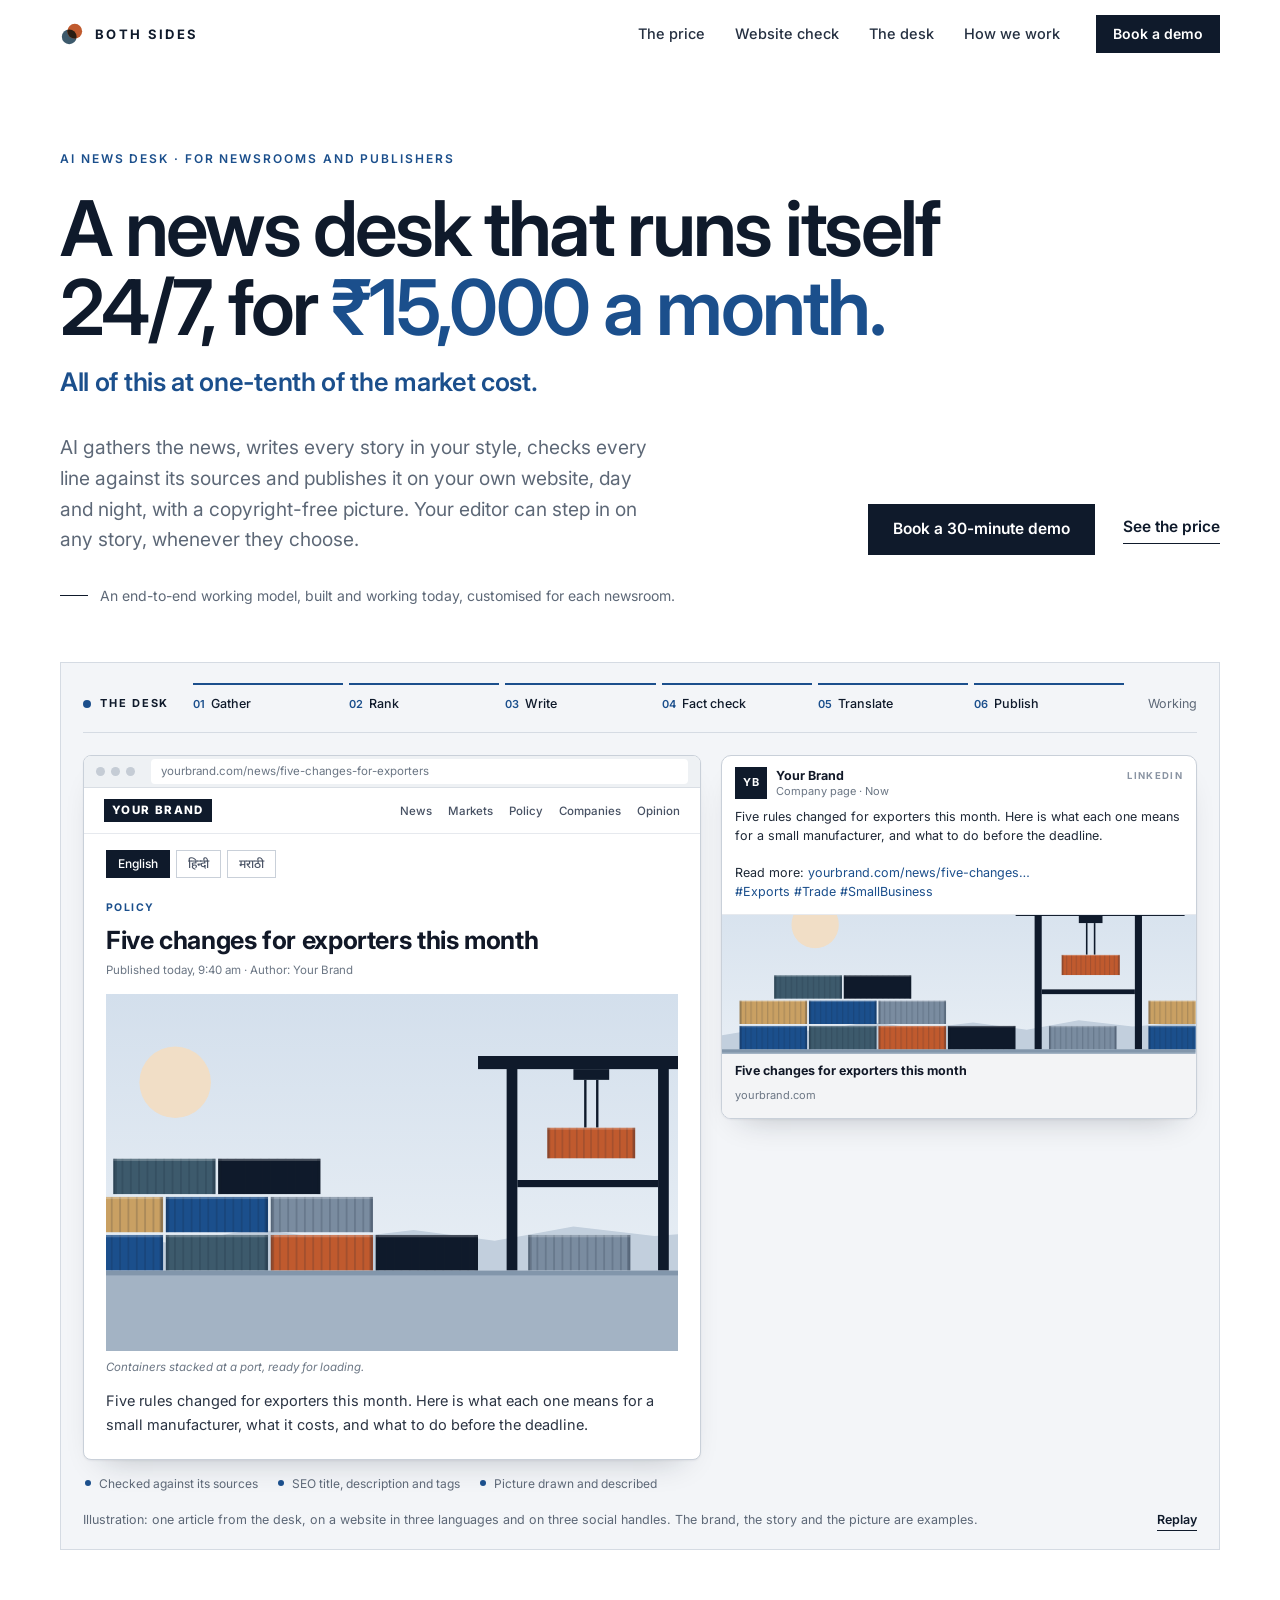
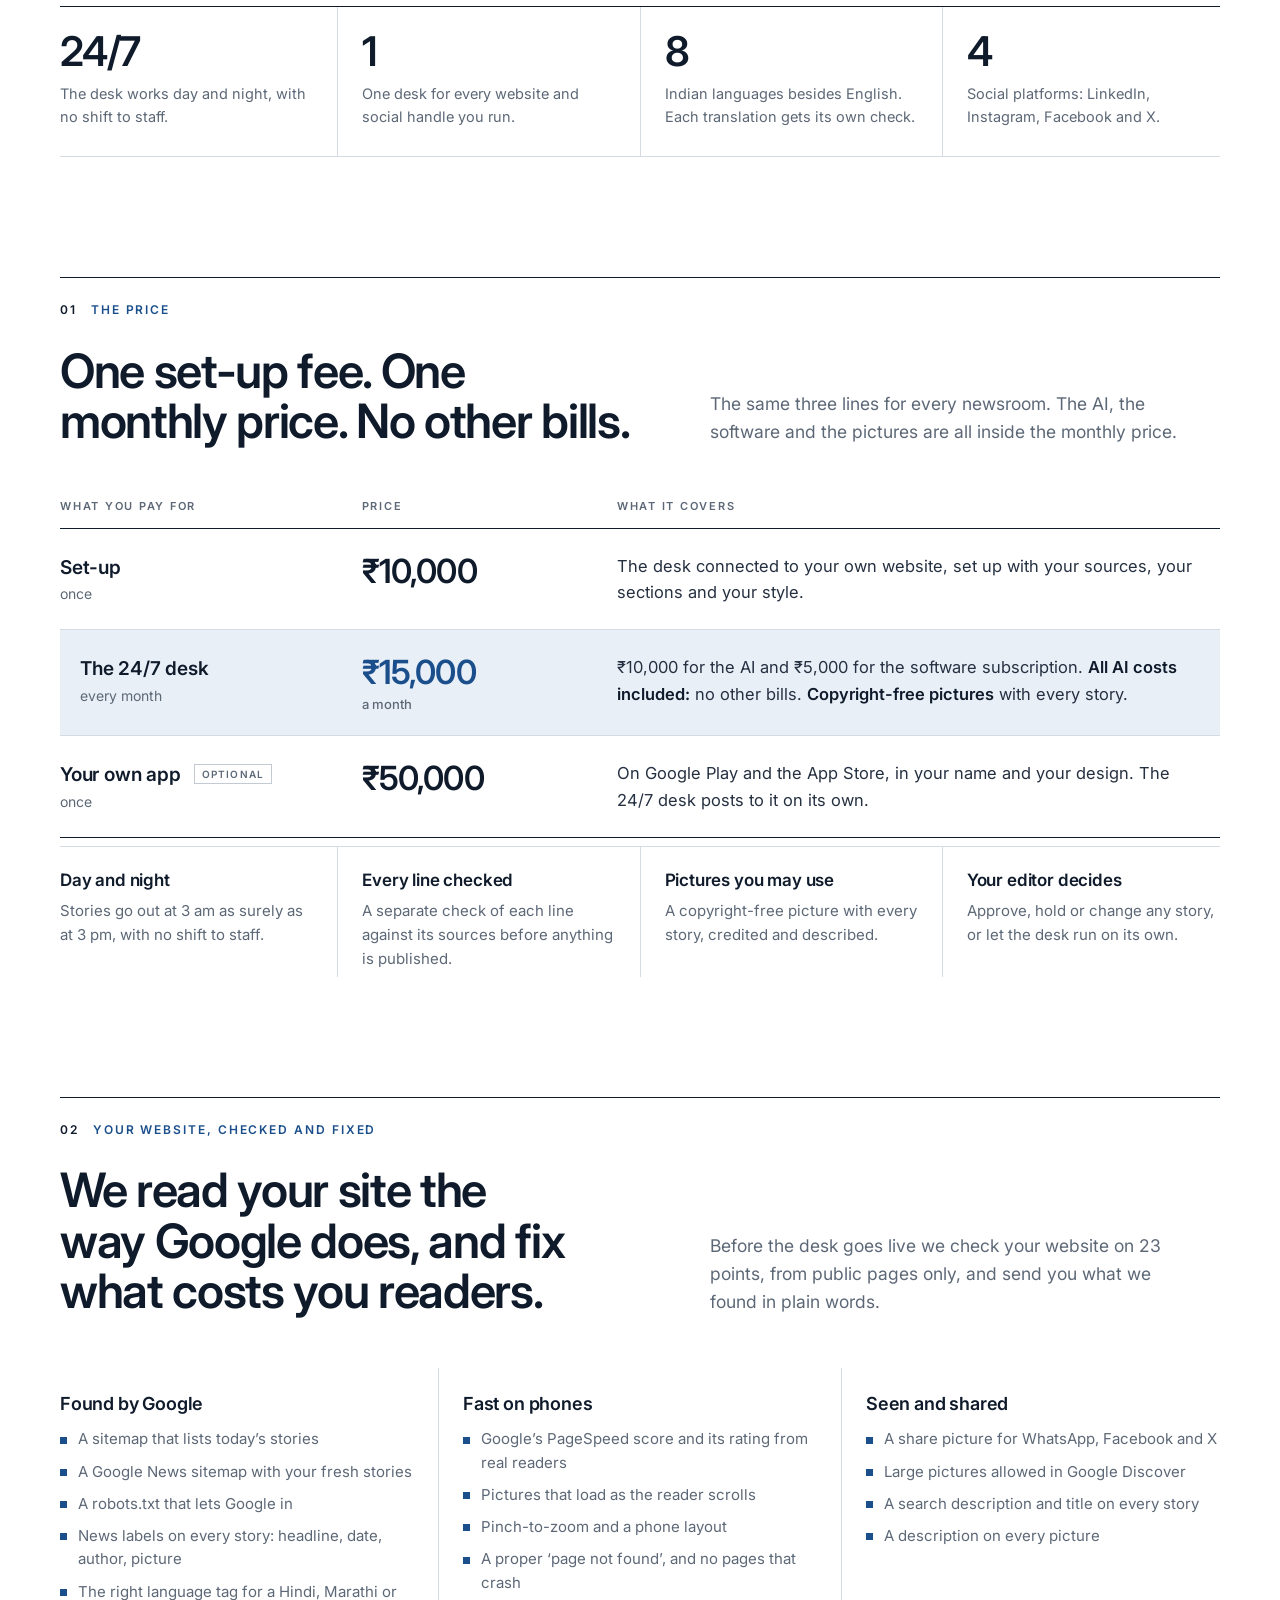
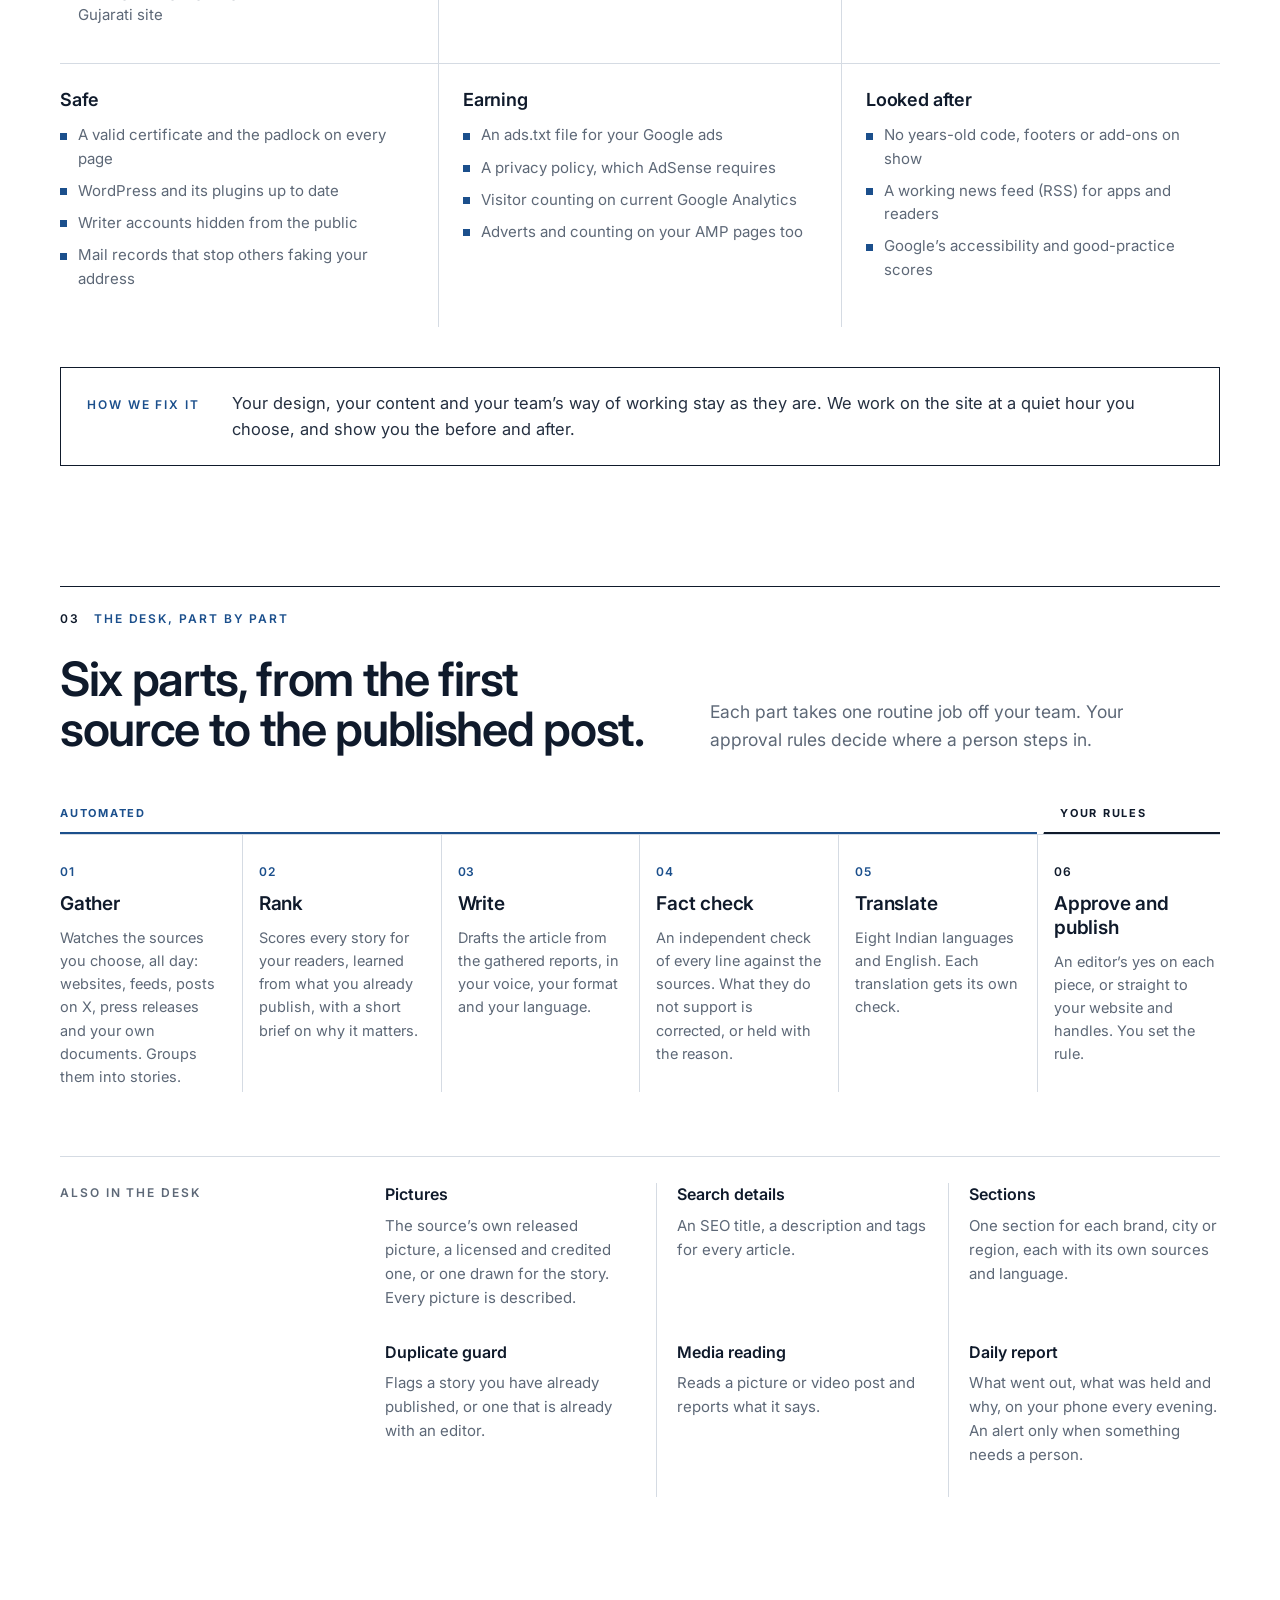
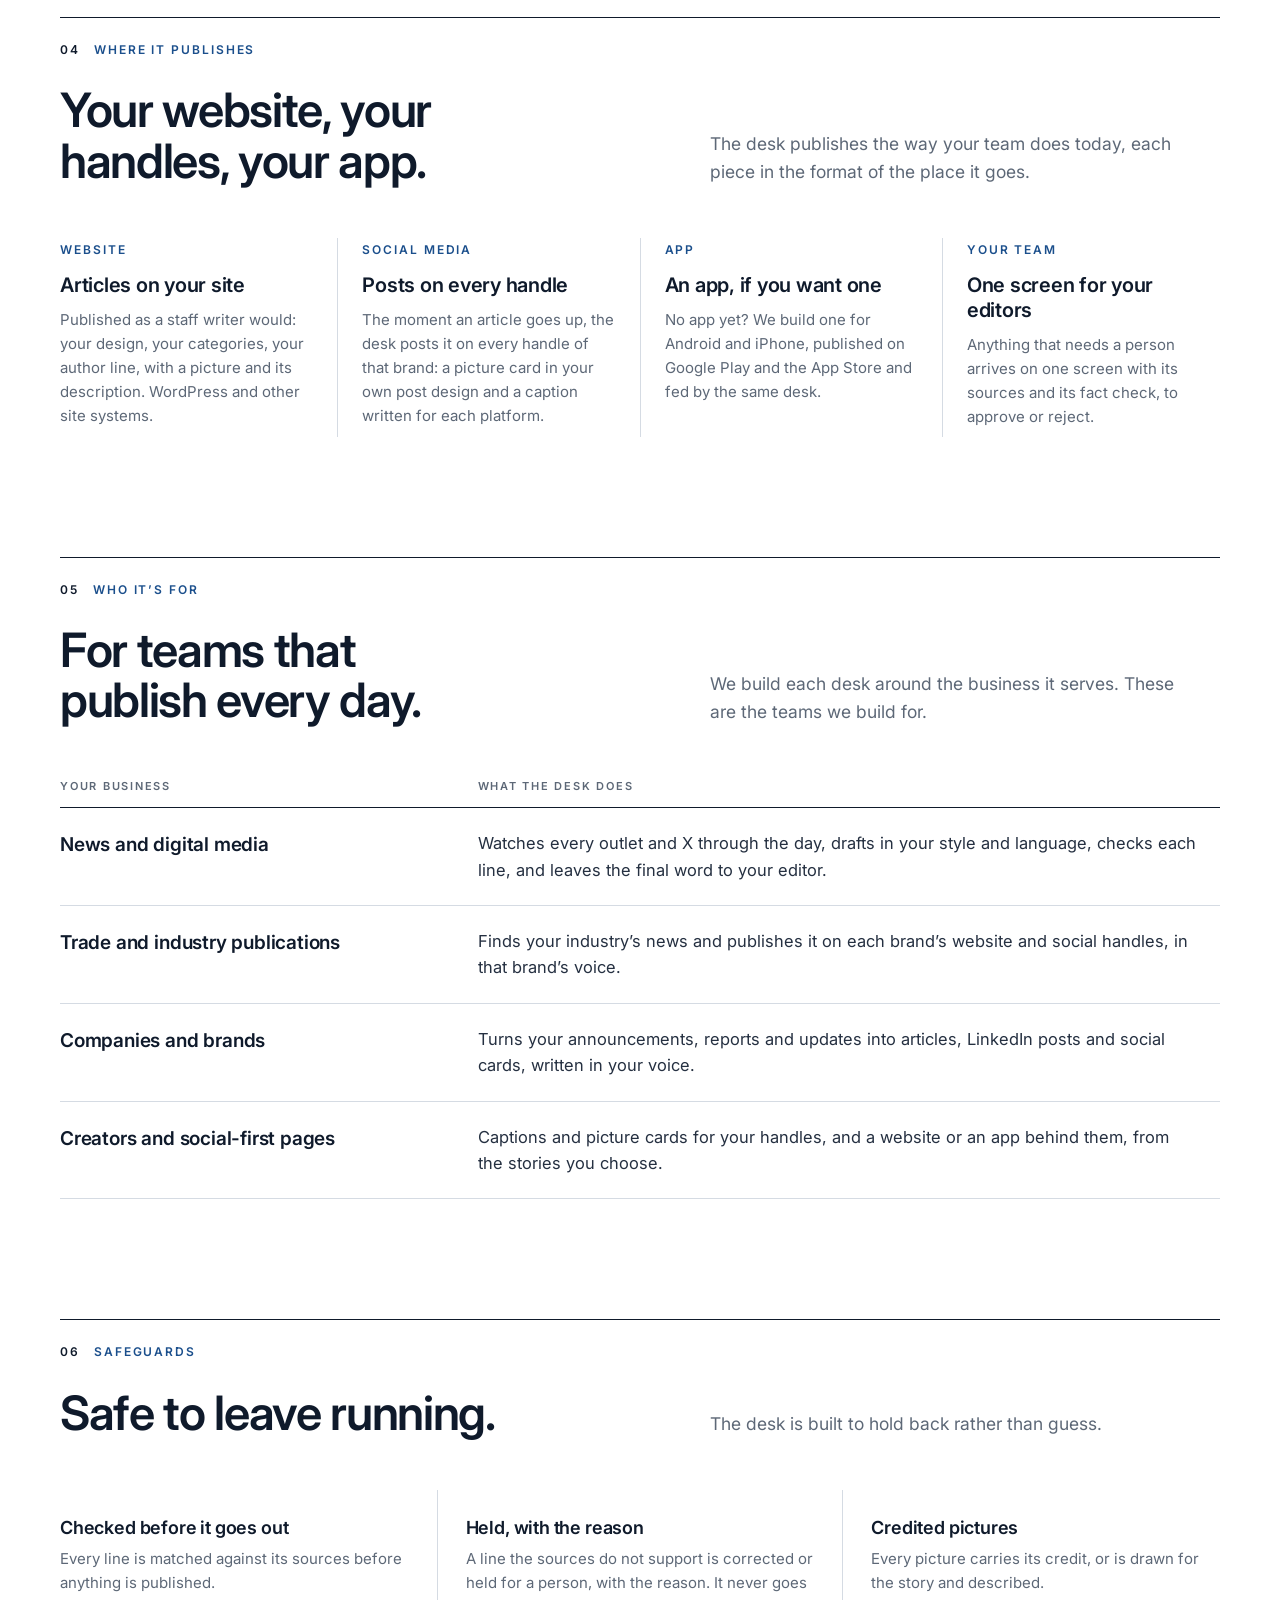
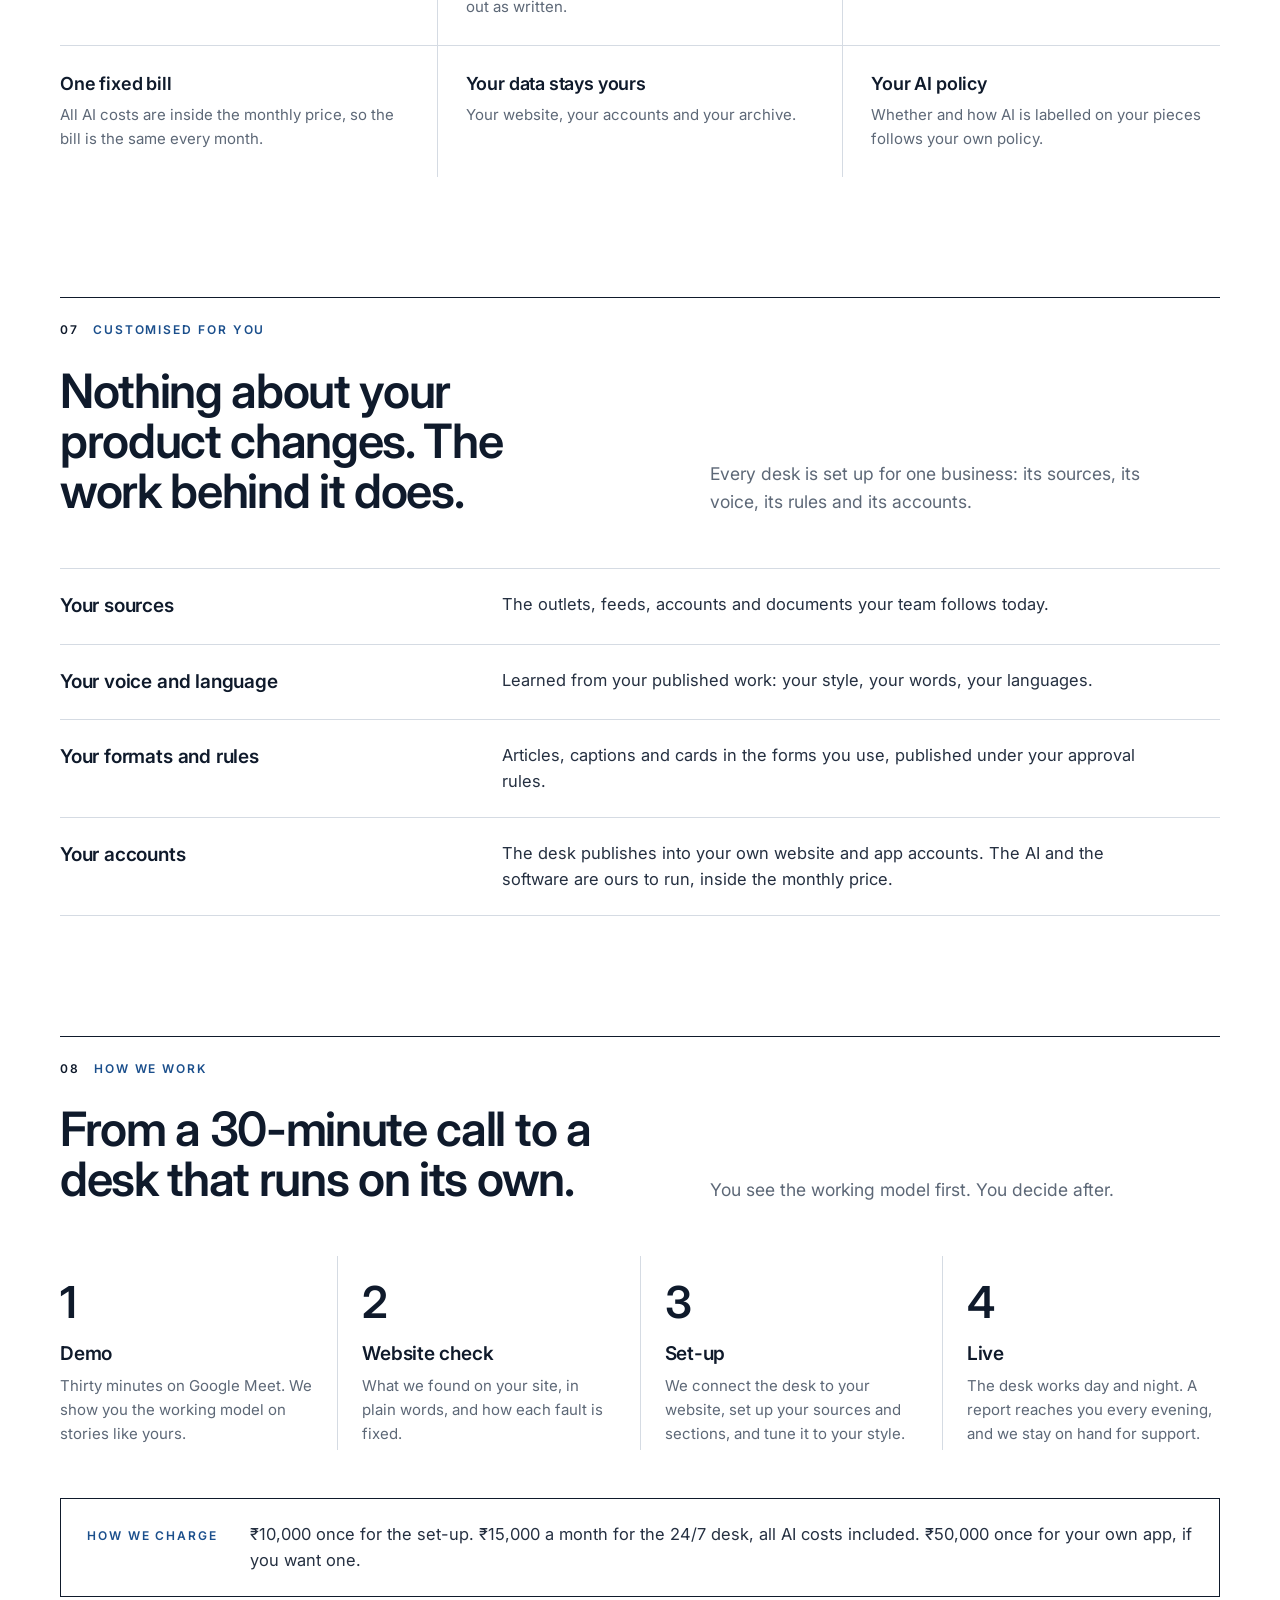
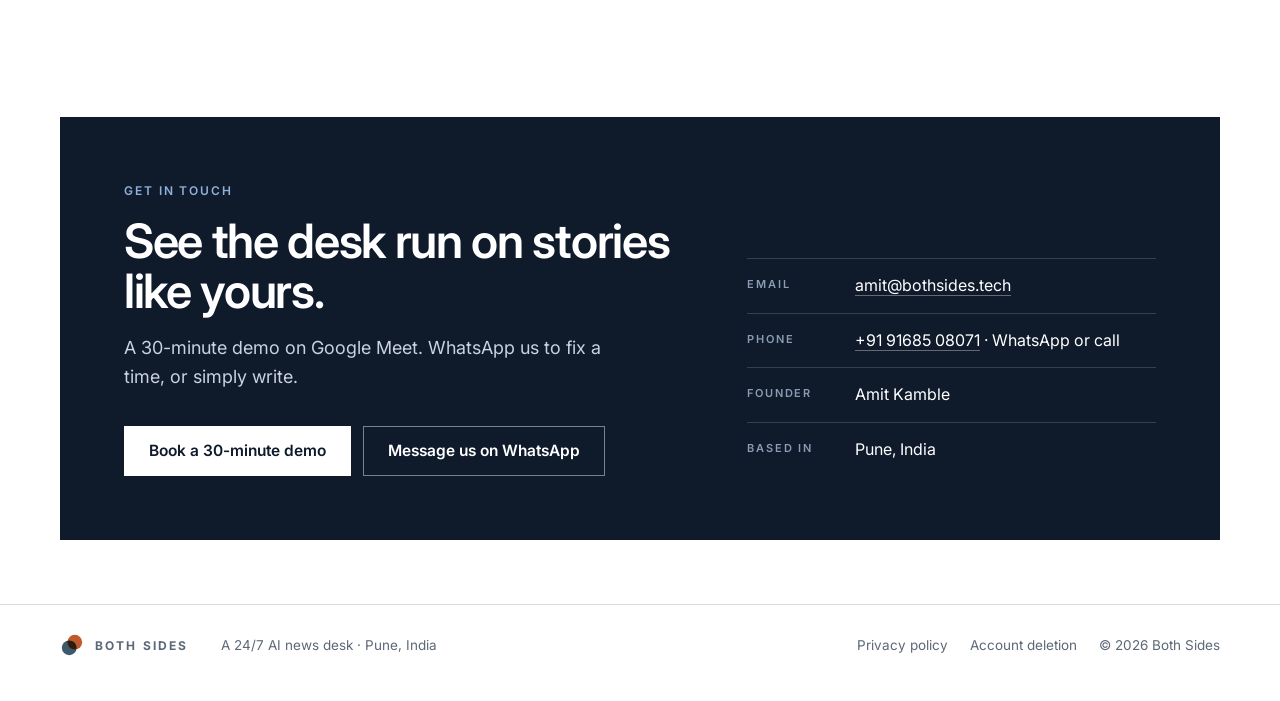
==== commit 808f6831: "Home page: the news desk that runs itself, Rs 15,000 a month The new offer on the front page (set-up" ====
--- a/index.html
+++ b/index.html
@@ -3,18 +3,18 @@
 <head>
 <meta charset="utf-8">
 <meta name="viewport" content="width=device-width, initial-scale=1">
-<title>Both Sides · AI workflows for articles and social media</title>
-<meta name="description" content="Both Sides builds custom AI workflows for enterprises. One AI editorial desk finds the material, writes it in your voice, checks every line against its sources and publishes it on your website and on LinkedIn, Instagram, Facebook and X.">
+<title>Both Sides · A news desk that runs itself 24/7, for ₹15,000 a month</title>
+<meta name="description" content="An AI news desk that gathers, writes, fact-checks and publishes on your own website, day and night. ₹10,000 set-up, ₹15,000 a month with all AI costs included, your own app for ₹50,000 if you want one. Your website checked and fixed.">
 <link rel="canonical" href="https://bothsides.tech/">
 <meta property="og:type" content="website">
 <meta property="og:site_name" content="Both Sides">
 <meta property="og:url" content="https://bothsides.tech/">
-<meta property="og:title" content="Both Sides · AI workflows for articles and social media">
-<meta property="og:description" content="One AI editorial desk that finds, writes, checks and publishes, on your website and every social handle. Customised for your business.">
+<meta property="og:title" content="Both Sides · A news desk that runs itself 24/7, for ₹15,000 a month">
+<meta property="og:description" content="AI gathers the news, writes every story, checks every line and publishes it on your website, day and night. All of this at one-tenth of the market cost.">
 <meta property="og:image" content="https://bothsides.tech/og-image.png">
 <meta property="og:image:width" content="1200">
 <meta property="og:image:height" content="630">
-<meta property="og:image:alt" content="Both Sides: we automate the work behind your articles and social media.">
+<meta property="og:image:alt" content="Both Sides: a news desk that runs itself 24/7, for ₹15,000 a month.">
 <meta name="twitter:card" content="summary_large_image">
 <meta name="theme-color" content="#0F1A2B">
 <link rel="icon" type="image/svg+xml" href="data:image/svg+xml,%3Csvg xmlns='http://www.w3.org/2000/svg' viewBox='0 0 26 26'%3E%3CclipPath id='c'%3E%3Ccircle cx='10' cy='16' r='8'/%3E%3C/clipPath%3E%3Ccircle cx='10' cy='16' r='8' fill='%233D5A6C'/%3E%3Ccircle cx='16' cy='10' r='8' fill='%23C05A2E'/%3E%3Ccircle cx='16' cy='10' r='8' fill='%232B1D12' clip-path='url(%23c)'/%3E%3C/svg%3E">
@@ -22,7 +22,7 @@
 <link rel="preconnect" href="https://fonts.gstatic.com" crossorigin>
 <link rel="stylesheet" href="https://fonts.googleapis.com/css2?family=Inter:wght@400;500;600;700;800&family=Noto+Sans+Devanagari:wght@400;500;700&display=swap">
 <script type="application/ld+json">
-{"@context":"https://schema.org","@type":"Organization","name":"Both Sides","url":"https://bothsides.tech/","email":"amit@bothsides.tech","telephone":"+91-91685-08071","founder":{"@type":"Person","name":"Amit Kamble"},"address":{"@type":"PostalAddress","addressLocality":"Pune","addressRegion":"Maharashtra","addressCountry":"IN"},"description":"Custom AI workflows for enterprises: an AI editorial desk that finds, writes, checks and publishes articles and social media posts."}
+{"@context":"https://schema.org","@type":"Organization","name":"Both Sides","url":"https://bothsides.tech/","email":"amit@bothsides.tech","telephone":"+91-91685-08071","founder":{"@type":"Person","name":"Amit Kamble"},"address":{"@type":"PostalAddress","addressLocality":"Pune","addressRegion":"Maharashtra","addressCountry":"IN"},"description":"An AI news desk that gathers, writes, fact-checks and publishes on a newsroom's own website, 24/7, for ₹15,000 a month."}
 </script>
 <style>
 :root{--ink:#0F1A2B;--text:#253041;--muted:#5D6877;--rule:#D5DBE3;--soft:#F3F5F8;--accent:#1B4F8C;--accent-soft:#E8EFF7;--gut:24px}
@@ -211,6 +211,35 @@
 .charge p{margin:0}
 .charge p+p{font-size:16.5px;line-height:1.6;color:var(--text)}
 
+/* the offer: price table */
+.tenth{margin:18px 0 0;font-size:clamp(20px,2vw,26px);line-height:1.3;font-weight:600;letter-spacing:-.012em;color:var(--accent)}
+.price{width:100%;border-collapse:collapse}
+.price th{text-align:left;padding:0 24px 12px 0;border-bottom:1px solid var(--ink);font-size:11px;font-weight:600;letter-spacing:.16em;text-transform:uppercase;color:var(--muted)}
+.price td{vertical-align:top;padding:24px 24px 24px 0;border-bottom:1px solid var(--rule);font-size:16.5px;line-height:1.6;color:var(--text)}
+.price td:first-child{width:26%;font-size:19px;font-weight:600;letter-spacing:-.01em;color:var(--ink)}
+.price td:first-child small{display:block;font-size:14px;font-weight:400;letter-spacing:0;color:var(--muted)}
+.price td.amt{width:22%;white-space:nowrap;font-size:clamp(26px,2.6vw,34px);line-height:1.1;font-weight:600;letter-spacing:-.025em;color:var(--ink)}
+.price td.amt small{display:block;margin-top:6px;font-size:13px;font-weight:500;letter-spacing:0;color:var(--muted)}
+.price tr.main td{background:var(--accent-soft)}
+.price tr.main td:first-child{padding-left:20px}
+.price tr.main td.amt{color:var(--accent)}
+.price tr:last-child td{border-bottom:1px solid var(--ink)}
+.price b{color:var(--ink);font-weight:600}
+.opt{display:inline-block;margin-left:8px;padding:1px 7px;border:1px solid #C3CAD4;font-size:10px;font-weight:600;letter-spacing:.12em;text-transform:uppercase;color:var(--muted);vertical-align:3px}
+.incl{--c:4;--pt:22px;--pb:6px;margin-top:8px}
+.incl h3{margin:0 0 8px;font-size:17px;line-height:1.3;letter-spacing:-.01em}
+.incl p{margin:0;font-size:15px;line-height:1.6;color:var(--muted)}
+
+/* the website check */
+.checks{--c:3;--pt:24px;--pb:28px}
+.checks h3{margin:0 0 12px;font-size:18px;line-height:1.3;letter-spacing:-.01em}
+.checks ul{margin:0;padding:0;list-style:none}
+.checks li{position:relative;padding-left:18px;margin:0 0 9px;font-size:15px;line-height:1.55;color:var(--muted)}
+.checks li::before{content:"";position:absolute;left:0;top:.62em;width:7px;height:7px;background:var(--accent)}
+.fixline{display:grid;grid-template-columns:auto minmax(0,1fr);align-items:baseline;gap:8px 32px;margin-top:40px;padding:22px 26px;border:1px solid var(--ink)}
+.fixline p{margin:0}
+.fixline p+p{font-size:16.5px;line-height:1.6;color:var(--text)}
+
 /* contact */
 .cta{display:grid;grid-template-columns:minmax(0,1.35fr) minmax(0,1fr);gap:40px 72px;padding:64px;background:var(--ink);color:#C9D2DE}
 .cta .lab{color:#8FB0DA}
@@ -242,6 +271,8 @@
   .steps .tag{display:inline}
   .steps li:nth-child(n+4){--pt:26px}
   .also .rg{--c:2}
+  .incl{--c:2;--pb:26px}
+  .checks{--c:2}
   .outs{--c:2;--pb:30px}
   .outs > *:nth-child(n+3){--pt:28px}
 }
@@ -278,7 +309,17 @@
   .posts::-webkit-scrollbar{display:none}
   .post{flex:0 0 84%;scroll-snap-align:center}
   .stage figcaption{flex-direction:column;gap:8px}
-  .facts .rg,.steps,.also .rg,.outs,.guards,.how{--c:1}
+  .facts .rg,.steps,.also .rg,.outs,.guards,.how,.incl,.checks{--c:1}
+  .incl > *,.checks > *{--pt:20px;--pb:20px}
+  .price thead{display:none}
+  .price tr{display:block;padding:18px 0;border-bottom:1px solid var(--rule)}
+  .price tr:first-child{border-top:1px solid var(--ink)}
+  .price tr.main{background:var(--accent-soft);padding:18px 14px;margin:0 -14px}
+  .price tr.main td,.price tr.main td:first-child{padding-left:0;background:none}
+  .price td{display:block;width:auto!important;padding:0;border:0!important}
+  .price td.amt{margin:6px 0 8px;font-size:30px}
+  .price td.amt small{display:inline;margin:0 0 0 8px}
+  .fixline{grid-template-columns:minmax(0,1fr);padding:20px}
   .facts .rg > *{--pt:20px;--pb:22px}
   .steps li,.steps li:nth-child(n+4){--pt:20px;--pb:20px}
   .also .rg > *{--pb:24px}
@@ -349,28 +390,29 @@
   <div class="wrap bar">
     <a class="brand" href="#main" aria-label="Both Sides, top of the page"><svg viewBox="0 0 26 26" aria-hidden="true"><use href="#mark" width="26" height="26"/></svg><span>BOTH SIDES</span></a>
     <nav aria-label="Sections">
+      <a href="#offer">The price</a>
+      <a href="#check">Website check</a>
       <a href="#desk">The desk</a>
-      <a href="#publish">Where it publishes</a>
-      <a href="#who">Who it’s for</a>
       <a href="#how">How we work</a>
     </nav>
-    <a class="btn sm" href="#contact">Book a walkthrough</a>
+    <a class="btn sm" href="#contact">Book a demo</a>
   </div>
 </header>
 
 <main id="main">
 <section class="hero">
   <div class="wrap">
-    <p class="lab">AI workflows for enterprises</p>
-    <h1>We automate the work behind your <em>articles and social media.</em></h1>
+    <p class="lab">AI news desk · for newsrooms and publishers</p>
+    <h1>A news desk that runs itself 24/7, for <em>₹15,000 a month.</em></h1>
+    <p class="tenth">All of this at one-tenth of the market cost.</p>
     <div class="hero-row">
-      <p class="lede">Both Sides builds custom AI workflows for enterprises. One AI editorial desk finds the material, writes it in your voice and your language, checks every line against its sources, and publishes it on your website and on LinkedIn, Instagram, Facebook and X.</p>
+      <p class="lede">AI gathers the news, writes every story in your style, checks every line against its sources and publishes it on your own website, day and night, with a copyright-free picture. Your editor can step in on any story, whenever they choose.</p>
       <div class="ctas">
-        <a class="btn" href="#contact">Book a 30-minute walkthrough</a>
-        <a class="tlink" href="#desk">See the desk, part by part</a>
-      </div>
-    </div>
-    <p class="fine">An end-to-end working model, built and working today, customised for each business.</p>
+        <a class="btn" href="#contact">Book a 30-minute demo</a>
+        <a class="tlink" href="#offer">See the price</a>
+      </div>
+    </div>
+    <p class="fine">An end-to-end working model, built and working today, customised for each newsroom.</p>
 
     <figure class="stage" id="stage">
       <div class="run" aria-hidden="true">
@@ -443,7 +485,7 @@
 
     <div class="facts rgw">
       <div class="rg">
-        <div><b>24/7</b><span>The desk works day and night, on a server in your own account.</span></div>
+        <div><b>24/7</b><span>The desk works day and night, with no shift to staff.</span></div>
         <div><b>1</b><span>One desk for every website and social handle you run.</span></div>
         <div><b>8</b><span>Indian languages besides English. Each translation gets its own check.</span></div>
         <div><b>4</b><span>Social platforms: LinkedIn, Instagram, Facebook and X.</span></div>
@@ -452,10 +494,87 @@
   </div>
 </section>
 
+<section class="sec" id="offer">
+  <div class="wrap">
+    <div class="head">
+      <p class="lab"><span class="no">01</span>The price</p>
+      <h2>One set-up fee. One monthly price. No other bills.</h2>
+      <p>The same three lines for every newsroom. The AI, the software and the pictures are all inside the monthly price.</p>
+    </div>
+    <table class="price">
+      <thead><tr><th scope="col">What you pay for</th><th scope="col">Price</th><th scope="col">What it covers</th></tr></thead>
+      <tbody>
+        <tr><td>Set-up<small>once</small></td><td class="amt">₹10,000</td>
+            <td>The desk connected to your own website, set up with your sources, your sections and your style.</td></tr>
+        <tr class="main"><td>The 24/7 desk<small>every month</small></td><td class="amt">₹15,000<small>a month</small></td>
+            <td>₹10,000 for the AI and ₹5,000 for the software subscription. <b>All AI costs included:</b> no other bills. <b>Copyright-free pictures</b> with every story.</td></tr>
+        <tr><td>Your own app <span class="opt">optional</span><small>once</small></td><td class="amt">₹50,000</td>
+            <td>On Google Play and the App Store, in your name and your design. The 24/7 desk posts to it on its own.</td></tr>
+      </tbody>
+    </table>
+    <div class="rgw">
+      <div class="incl rg">
+        <div><h3>Day and night</h3><p>Stories go out at 3 am as surely as at 3 pm, with no shift to staff.</p></div>
+        <div><h3>Every line checked</h3><p>A separate check of each line against its sources before anything is published.</p></div>
+        <div><h3>Pictures you may use</h3><p>A copyright-free picture with every story, credited and described.</p></div>
+        <div><h3>Your editor decides</h3><p>Approve, hold or change any story, or let the desk run on its own.</p></div>
+      </div>
+    </div>
+  </div>
+</section>
+
+<section class="sec" id="check">
+  <div class="wrap">
+    <div class="head">
+      <p class="lab"><span class="no">02</span>Your website, checked and fixed</p>
+      <h2>We read your site the way Google does, and fix what costs you readers.</h2>
+      <p>Before the desk goes live we check your website on 23 points, from public pages only, and send you what we found in plain words.</p>
+    </div>
+    <div class="rgw">
+      <div class="checks rg">
+        <div><h3>Found by Google</h3><ul>
+          <li>A sitemap that lists today’s stories</li>
+          <li>A Google News sitemap with your fresh stories</li>
+          <li>A robots.txt that lets Google in</li>
+          <li>News labels on every story: headline, date, author, picture</li>
+          <li>The right language tag for a Hindi, Marathi or Gujarati site</li></ul></div>
+        <div><h3>Fast on phones</h3><ul>
+          <li>Google’s PageSpeed score and its rating from real readers</li>
+          <li>Pictures that load as the reader scrolls</li>
+          <li>Pinch-to-zoom and a phone layout</li>
+          <li>A proper ‘page not found’, and no pages that crash</li></ul></div>
+        <div><h3>Seen and shared</h3><ul>
+          <li>A share picture for WhatsApp, Facebook and X</li>
+          <li>Large pictures allowed in Google Discover</li>
+          <li>A search description and title on every story</li>
+          <li>A description on every picture</li></ul></div>
+        <div><h3>Safe</h3><ul>
+          <li>A valid certificate and the padlock on every page</li>
+          <li>WordPress and its plugins up to date</li>
+          <li>Writer accounts hidden from the public</li>
+          <li>Mail records that stop others faking your address</li></ul></div>
+        <div><h3>Earning</h3><ul>
+          <li>An ads.txt file for your Google ads</li>
+          <li>A privacy policy, which AdSense requires</li>
+          <li>Visitor counting on current Google Analytics</li>
+          <li>Adverts and counting on your AMP pages too</li></ul></div>
+        <div><h3>Looked after</h3><ul>
+          <li>No years-old code, footers or add-ons on show</li>
+          <li>A working news feed (RSS) for apps and readers</li>
+          <li>Google’s accessibility and good-practice scores</li></ul></div>
+      </div>
+    </div>
+    <div class="fixline">
+      <p class="lab">How we fix it</p>
+      <p>Your design, your content and your team’s way of working stay as they are. We work on the site at a quiet hour you choose, and show you the before and after.</p>
+    </div>
+  </div>
+</section>
+
 <section class="sec" id="desk">
   <div class="wrap">
     <div class="head">
-      <p class="lab"><span class="no">01</span>The desk, part by part</p>
+      <p class="lab"><span class="no">03</span>The desk, part by part</p>
       <h2>Six parts, from the first source to the published post.</h2>
       <p>Each part takes one routine job off your team. Your approval rules decide where a person steps in.</p>
     </div>
@@ -489,7 +608,7 @@
 <section class="sec" id="publish">
   <div class="wrap">
     <div class="head">
-      <p class="lab"><span class="no">02</span>Where it publishes</p>
+      <p class="lab"><span class="no">04</span>Where it publishes</p>
       <h2>Your website, your handles, your app.</h2>
       <p>The desk publishes the way your team does today, each piece in the format of the place it goes.</p>
     </div>
@@ -507,7 +626,7 @@
 <section class="sec" id="who">
   <div class="wrap">
     <div class="head">
-      <p class="lab"><span class="no">03</span>Who it’s for</p>
+      <p class="lab"><span class="no">05</span>Who it’s for</p>
       <h2>For teams that publish every day.</h2>
       <p>We build each desk around the business it serves. These are the teams we build for.</p>
     </div>
@@ -526,7 +645,7 @@
 <section class="sec" id="safeguards">
   <div class="wrap">
     <div class="head">
-      <p class="lab"><span class="no">04</span>Safeguards</p>
+      <p class="lab"><span class="no">06</span>Safeguards</p>
       <h2>Safe to leave running.</h2>
       <p>The desk is built to hold back rather than guess.</p>
     </div>
@@ -535,8 +654,8 @@
         <div><h3>Checked before it goes out</h3><p>Every line is matched against its sources before anything is published.</p></div>
         <div><h3>Held, with the reason</h3><p>A line the sources do not support is corrected or held for a person, with the reason. It never goes out as written.</p></div>
         <div><h3>Credited pictures</h3><p>Every picture carries its credit, or is drawn for the story and described.</p></div>
-        <div><h3>A cap on every bill</h3><p>The AI service and X each take a monthly cap, so a bill never runs past it.</p></div>
-        <div><h3>Your data stays yours</h3><p>Your accounts, your server and your archive.</p></div>
+        <div><h3>One fixed bill</h3><p>All AI costs are inside the monthly price, so the bill is the same every month.</p></div>
+        <div><h3>Your data stays yours</h3><p>Your website, your accounts and your archive.</p></div>
         <div><h3>Your AI policy</h3><p>Whether and how AI is labelled on your pieces follows your own policy.</p></div>
       </div>
     </div>
@@ -546,7 +665,7 @@
 <section class="sec" id="custom">
   <div class="wrap">
     <div class="head">
-      <p class="lab"><span class="no">05</span>Customised for you</p>
+      <p class="lab"><span class="no">07</span>Customised for you</p>
       <h2>Nothing about your product changes. The work behind it does.</h2>
       <p>Every desk is set up for one business: its sources, its voice, its rules and its accounts.</p>
     </div>
@@ -554,7 +673,7 @@
       <div><dt>Your sources</dt><dd>The outlets, feeds, accounts and documents your team follows today.</dd></div>
       <div><dt>Your voice and language</dt><dd>Learned from your published work: your style, your words, your languages.</dd></div>
       <div><dt>Your formats and rules</dt><dd>Articles, captions and cards in the forms you use, published under your approval rules.</dd></div>
-      <div><dt>Your accounts</dt><dd>The desk runs on a server in your own account. You pay the AI service and the server directly, each with a monthly spending cap.</dd></div>
+      <div><dt>Your accounts</dt><dd>The desk publishes into your own website and app accounts. The AI and the software are ours to run, inside the monthly price.</dd></div>
     </dl>
   </div>
 </section>
@@ -562,21 +681,21 @@
 <section class="sec" id="how">
   <div class="wrap">
     <div class="head">
-      <p class="lab"><span class="no">06</span>How we work</p>
+      <p class="lab"><span class="no">08</span>How we work</p>
       <h2>From a 30-minute call to a desk that runs on its own.</h2>
       <p>You see the working model first. You decide after.</p>
     </div>
     <div class="rgw">
       <ol class="how rg">
-        <li><span class="n">1</span><h3>Walkthrough</h3><p>Thirty minutes on Google Meet. We show you the working model on content like yours.</p></li>
-        <li><span class="n">2</span><h3>Proposal</h3><p>A short written proposal: one price for the build, and the running costs at the volume you publish today.</p></li>
-        <li><span class="n">3</span><h3>Build</h3><p>We connect the desk to your website and handles, in your own accounts, and tune it to your voice.</p></li>
+        <li><span class="n">1</span><h3>Demo</h3><p>Thirty minutes on Google Meet. We show you the working model on stories like yours.</p></li>
+        <li><span class="n">2</span><h3>Website check</h3><p>What we found on your site, in plain words, and how each fault is fixed.</p></li>
+        <li><span class="n">3</span><h3>Set-up</h3><p>We connect the desk to your website, set up your sources and sections, and tune it to your style.</p></li>
         <li><span class="n">4</span><h3>Live</h3><p>The desk works day and night. A report reaches you every evening, and we stay on hand for support.</p></li>
       </ol>
     </div>
     <div class="charge">
       <p class="lab">How we charge</p>
-      <p>One fixed price for the build. Running costs go straight to the providers, from your own accounts: the AI service, the server, and per-post charges such as X’s.</p>
+      <p>₹10,000 once for the set-up. ₹15,000 a month for the 24/7 desk, all AI costs included. ₹50,000 once for your own app, if you want one.</p>
     </div>
   </div>
 </section>
@@ -586,10 +705,10 @@
     <div class="cta">
       <div>
         <p class="lab">Get in touch</p>
-        <h2>Tell us the one task that eats your team’s day.</h2>
-        <p>We reply within two working days with a one-page plan for automating it, at no charge.</p>
+        <h2>See the desk run on stories like yours.</h2>
+        <p>A 30-minute demo on Google Meet. WhatsApp us to fix a time, or simply write.</p>
         <div class="ctas">
-          <a class="btn" href="mailto:amit@bothsides.tech?subject=A%2030-minute%20walkthrough">Book a 30-minute walkthrough</a>
+          <a class="btn" href="mailto:amit@bothsides.tech?subject=A%2030-minute%20demo">Book a 30-minute demo</a>
           <a class="btn line" href="https://wa.me/919168508071">Message us on WhatsApp</a>
         </div>
       </div>
@@ -607,7 +726,7 @@
 <footer class="foot">
   <div class="wrap">
     <a class="brand" href="#main"><svg viewBox="0 0 26 26" aria-hidden="true"><use href="#mark" width="26" height="26"/></svg><span>BOTH SIDES</span></a>
-    <span>AI workflows for enterprises · Pune, India</span>
+    <span>A 24/7 AI news desk · Pune, India</span>
     <nav aria-label="Legal"><a href="privacy.html">Privacy policy</a><a href="delete-account.html">Account deletion</a><span>© 2026 Both Sides</span></nav>
   </div>
 </footer>
